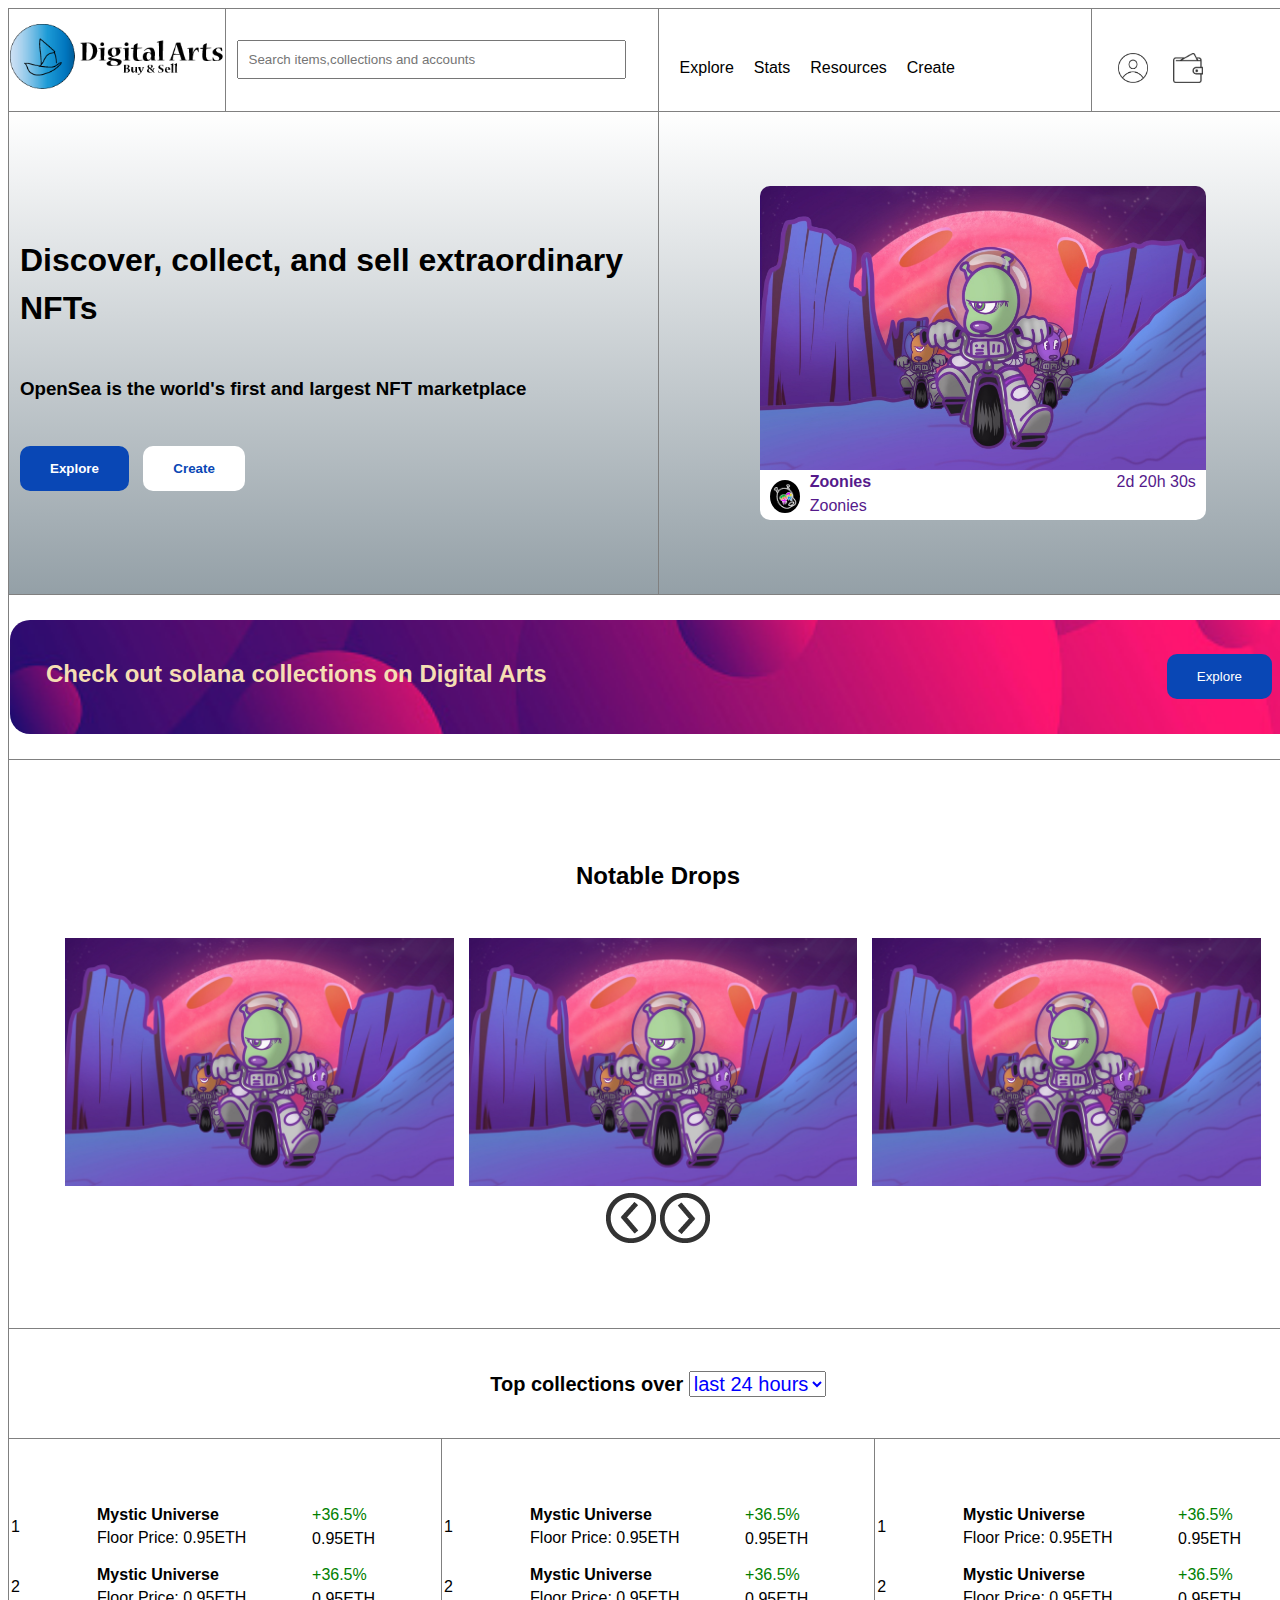
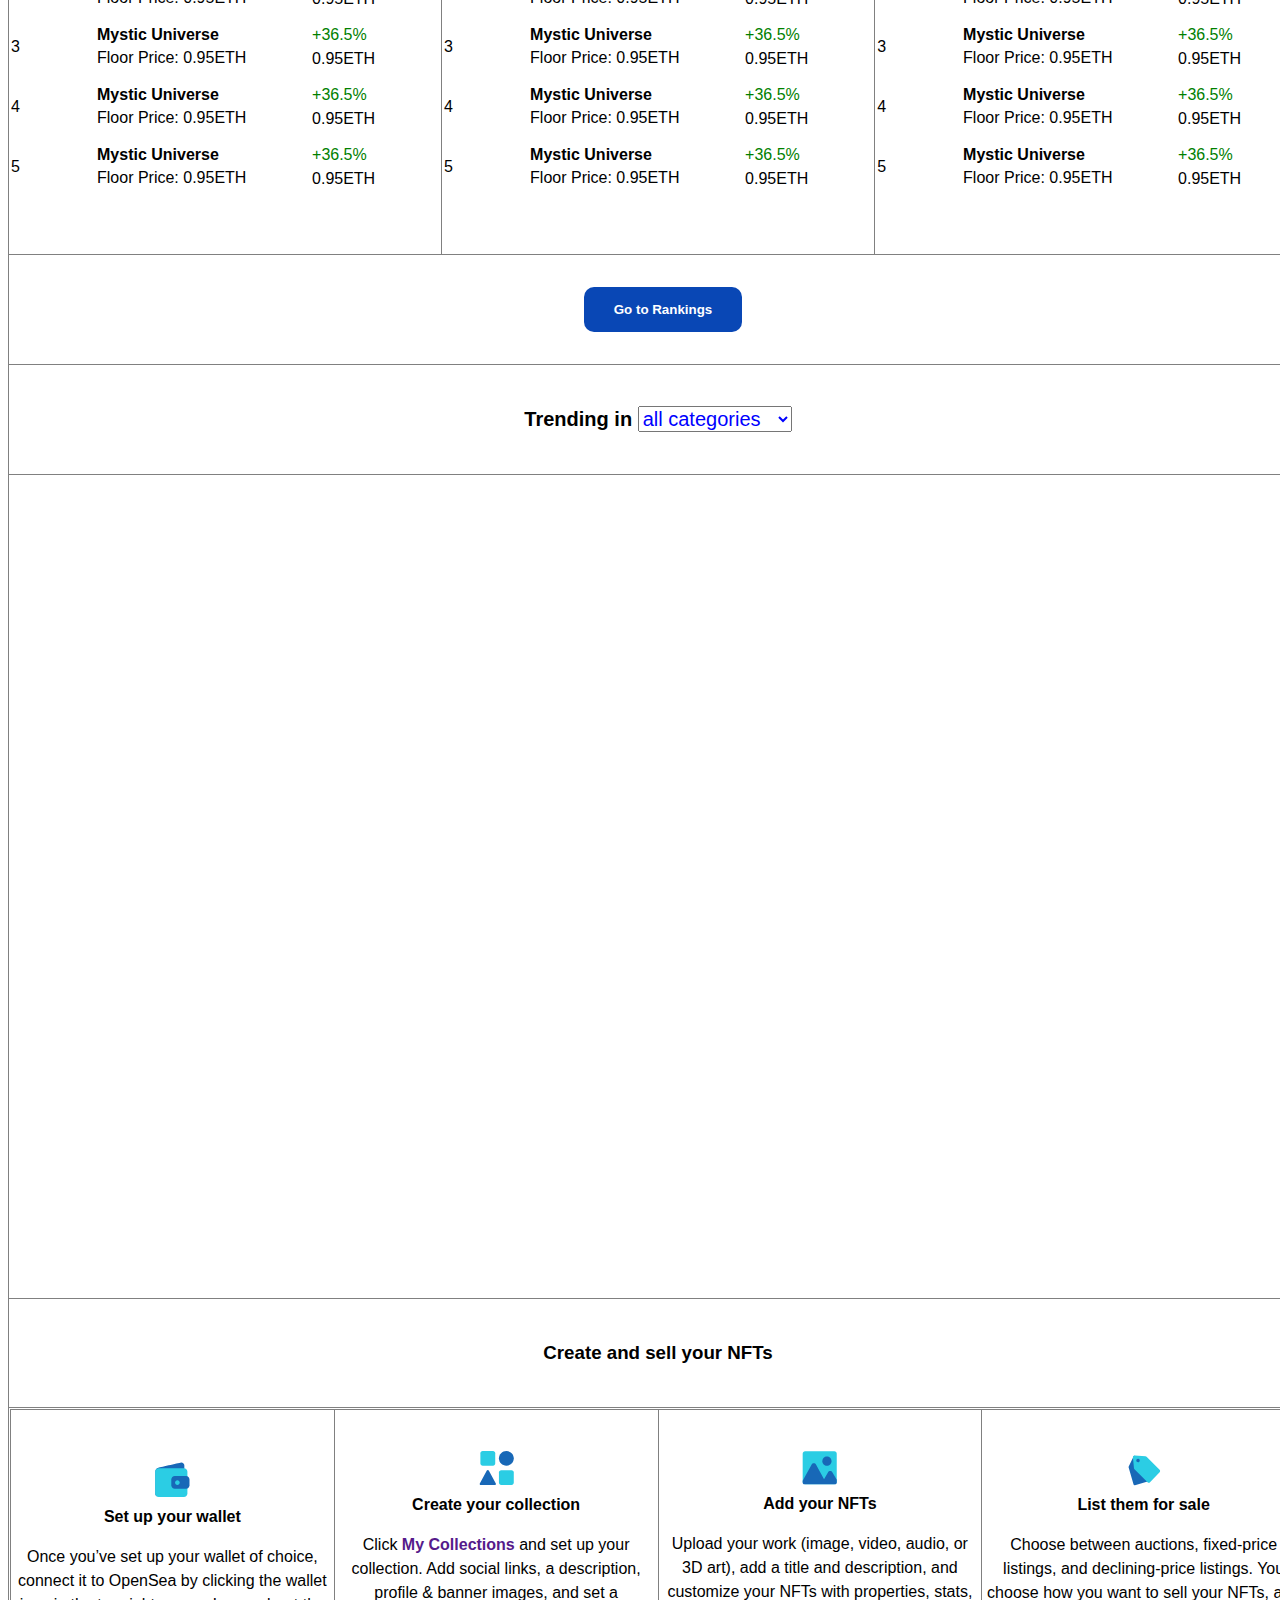
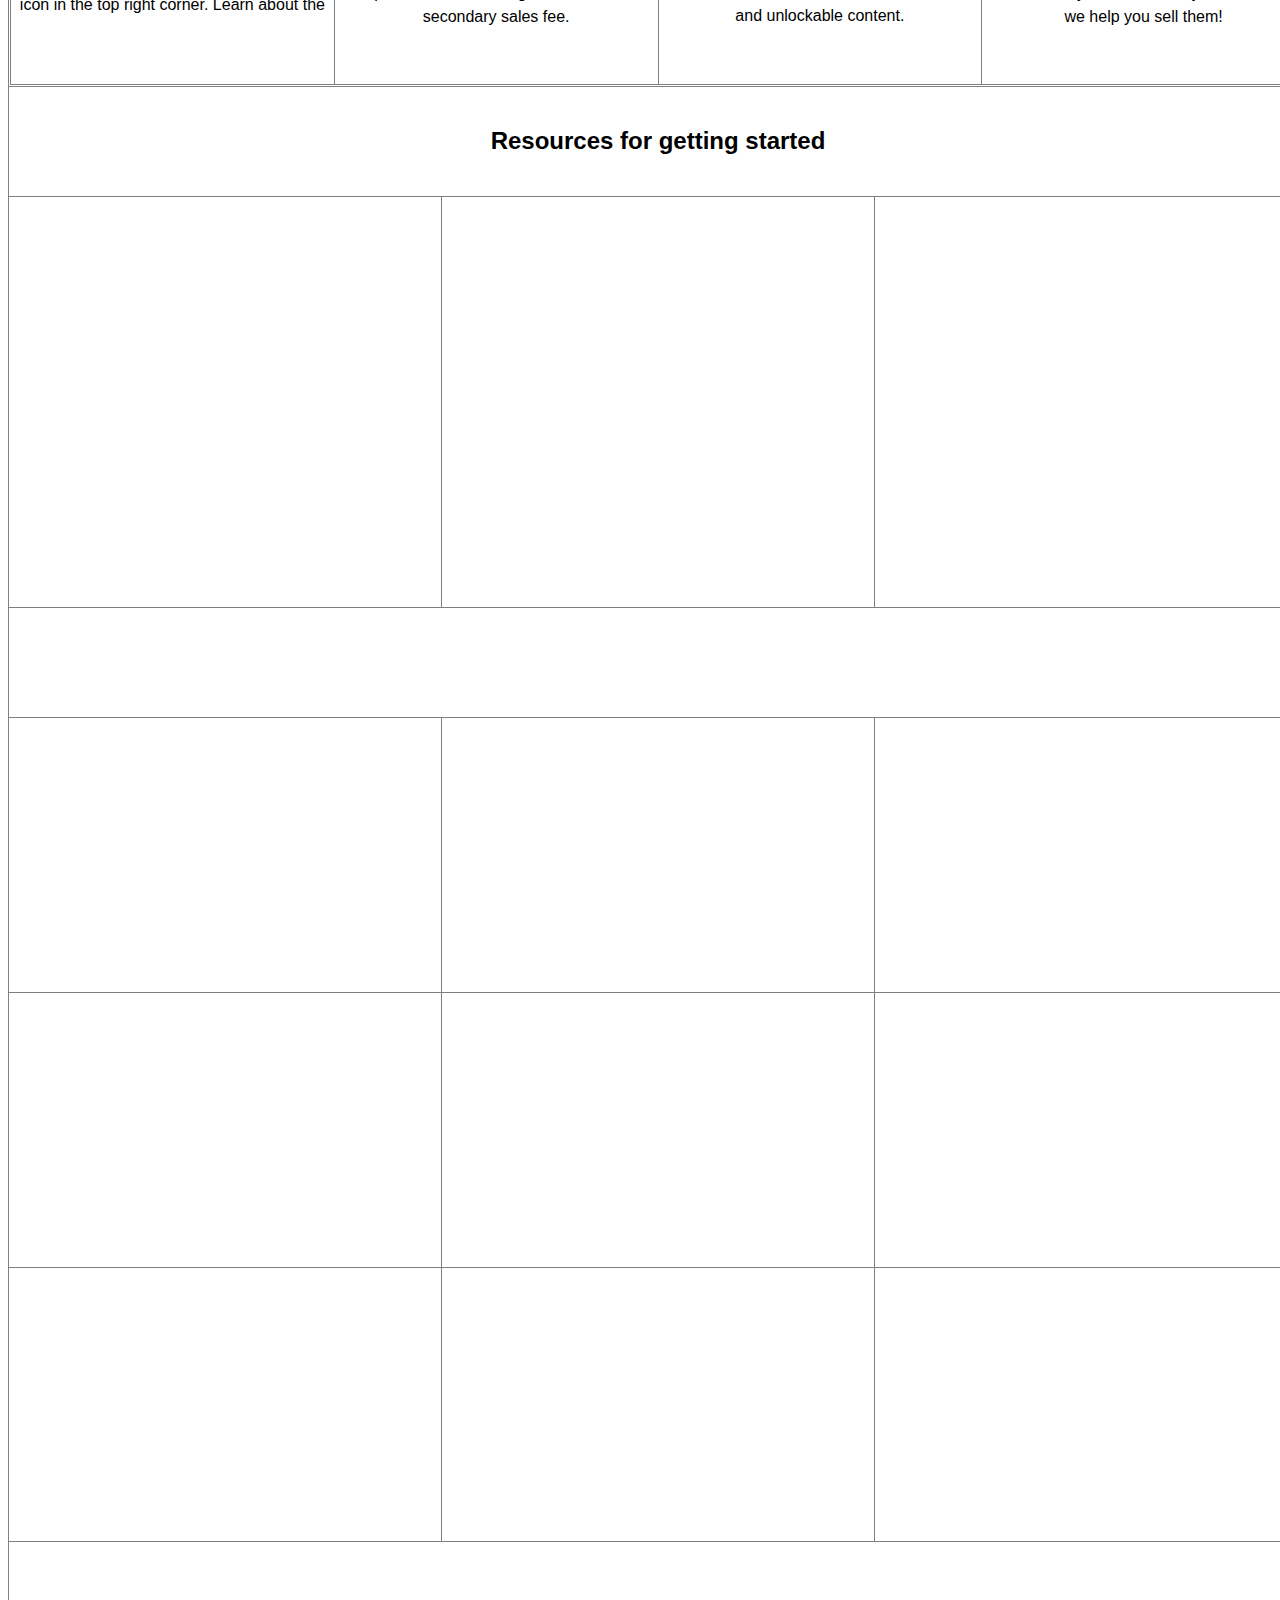
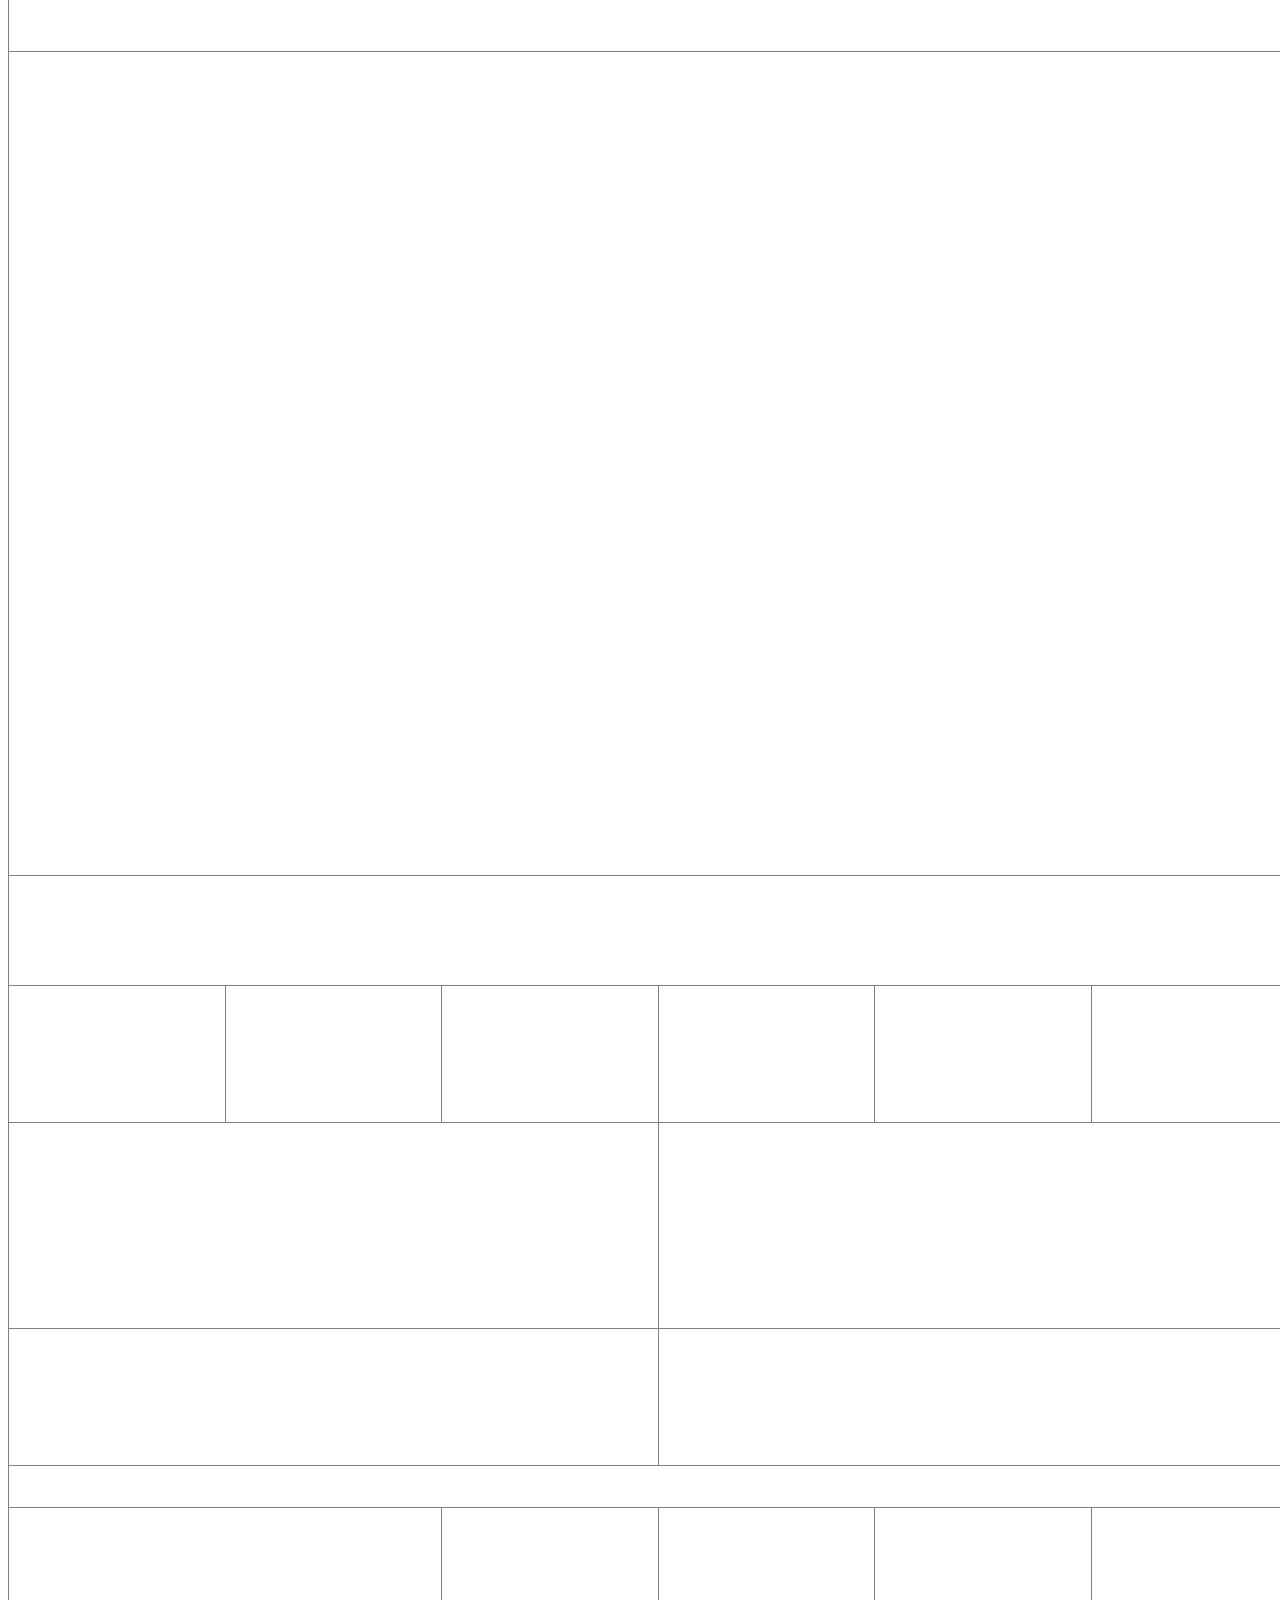
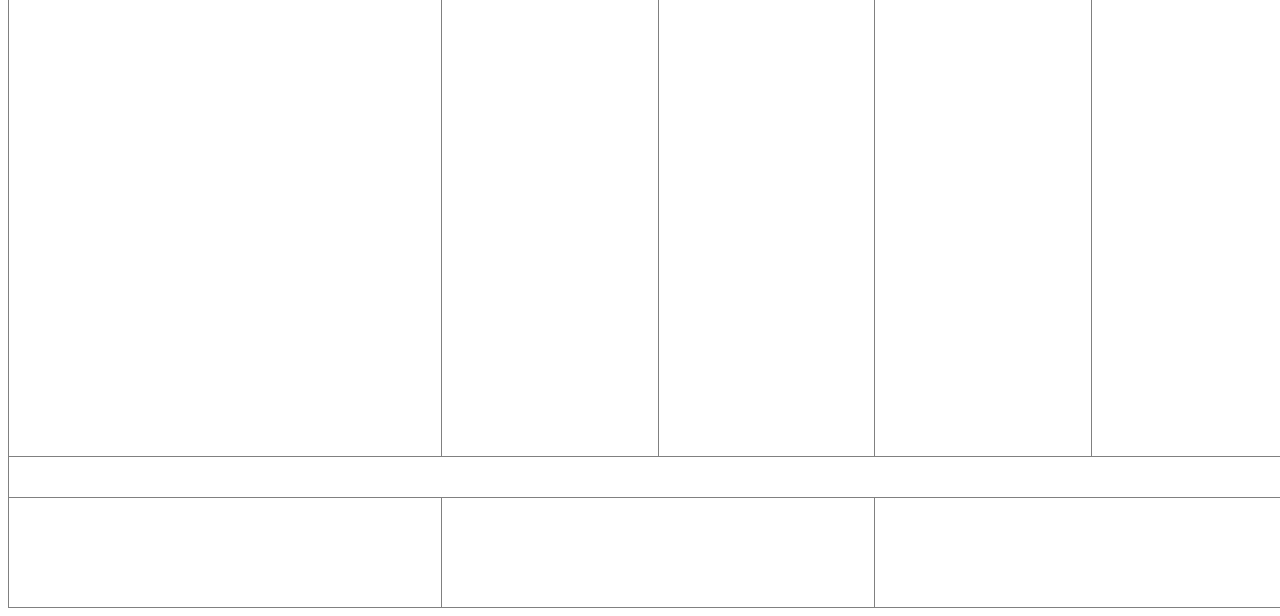
==== index.html @ 31a42737 "c" ====
<!DOCTYPE html>
<html lang="en">
  <head>
    <meta charset="UTF-8" />
    <meta http-equiv="X-UA-Compatible" content="IE=edge" />
    <meta name="viewport" content="width=device-width, initial-scale=1.0" />
    <title>Digital Arts Buy and Sell</title>
    <link rel="icon" href="includes/images/icon.png" />
    <link rel="stylesheet" href="includes/css/main.css" />
  </head>
  <body>
    <table border="1" width="1300px" height="7000px" align="center">
      <tr height="60px" width="100%">
        <td>
          <img
            src="includes/images/logo.png"
            alt="Website logo"
            height="auto"
            width="100%"
          />
        </td>
        <td colspan="2">
          <form action="" method="post">
            <input
              type="text"
              name="search1"
              class="search1"
              placeholder="Search items,collections and accounts"
            />
          </form>
        </td>
        <td colspan="2">
          <nav>
            <ul>
              <li class="li1">
                Explore
                <ul class="subul1" id="subul1">
                  <li>
                    <a href=""
                      ><img src="includes/images/icon.png" alt="" /> All NFTs</a
                    >
                  </li>
                  <li>
                    <a href=""
                      ><img src="includes/images/icon.png" alt="" /> Solana
                      NFTs</a
                    >
                  </li>
                  <li>
                    <a href=""
                      ><img src="includes/images/icon.png" alt="" /> Arts</a
                    >
                  </li>
                  <li>
                    <a href=""
                      ><img src="includes/images/icon.png" alt="" />
                      Collectibles</a
                    >
                  </li>
                  <li>
                    <a href=""
                      ><img src="includes/images/icon.png" alt="" /> Domain
                      Names</a
                    >
                  </li>
                </ul>
              </li>

              <li class="li1">
                Stats
                <ul class="subul1" id="subul1">
                  <li><a href=""> Rankings</a></li>
                  <li><a href=""> Activity</a></li>
                </ul>
              </li>

              <li class="li1">
                Resources
                <ul class="subul1" id="subul1">
                  <li><a href=""> Help Center</a></li>
                  <li><a href=""> Platform Status</a></li>
                  <li><a href=""> Partners</a></li>
                  <li><a href=""> Gas-Free Marketplace</a></li>
                  <li><a href=""> Taxes</a></li>
                  <li><a href=""> Blog</a></li>
                  <li><a href=""> Docs</a></li>
                  <li><a href=""> Newsletter</a></li>
                </ul>
              </li>

              <li class="li1">Create</li>
            </ul>
          </nav>
        </td>
        <td class="pro">
          <nav>
            <ul>
              <li class="li1 li2">
                <img class="proimg" src="includes/images/profile.png" alt="" />
                <ul class="subul1 subul2" id="subul1">
                  <li>
                    <a href=""
                      ><img src="includes/images/icon.png" alt="" /> Profile</a
                    >
                  </li>
                  <li>
                    <a href=""
                      ><img src="includes/images/icon.png" alt="" />
                      Favourites</a
                    >
                  </li>
                  <li>
                    <a href=""
                      ><img src="includes/images/icon.png" alt="" />
                      Watchlist</a
                    >
                  </li>
                  <li>
                    <a href=""
                      ><img src="includes/images/icon.png" alt="" /> My
                      Collections</a
                    >
                  </li>
                  <li>
                    <a href=""
                      ><img src="includes/images/icon.png" alt="" /> Settings</a
                    >
                  </li>
                  <li>
                    Night Mode
                    <label class="switch">
                      <input type="checkbox" checked />
                      <span class="slider round"></span>
                    </label>
                  </li>
                </ul>
              </li>

              <li class="li1 li2">
                <img class="proimg" src="includes/images/wallet.png" alt="" />
                <ul class="subul1 subul2" id="subul1">
                  <li><a href=""> WalletConnect</a></li>
                  <li><a href=""> MetaMask</a></li>
                  <li><a href=""> Coinbase Wallet</a></li>
                  <li><a href=""> Phantom</a></li>
                </ul>
              </li>
            </ul>
          </nav>

          <!--a href="" class="li1">
            <img src="includes/images/profile.png" alt="" />

            <ul class="subul1" id="subul1">
              <li><a href=""> Hello</a></li>
              <li><a href=""> Hello</a></li>
              <li><a href=""> Hello</a></li>
              <li><a href=""> Hello</a></li>
              <li><a href=""> Hello</a></li>
            </ul>
          </a>

          <img src="includes/images/wallet.png" alt="" /> -->
        </td>
      </tr>
      <tr height="352px" class="tr1">
        <td colspan="3">
          <h1 style="margin-bottom: 0px; padding-left: 10px">
            Discover, collect, and sell extraordinary NFTs
          </h1>
          <br />
          <h3 style="padding-left: 10px">
            OpenSea is the world's first and largest NFT marketplace
          </h3>
          <br />
          <a href=""
            ><button class="btn1"><b>Explore</b></button></a
          >
          <a href=""
            ><button class="btn1 btn2"><b>Create</b></button></a
          ><br />
        </td>
        <td colspan="3">
          <div id="card1">
            <a href="">
              <img src="includes/images/zombie.jpg" alt="" />
              <div class="card1div">
                <img
                  src="includes/images/pic.png"
                  style="
                    width: 30px;
                    border-radius: 50%;
                    padding: 10px;
                    float: left;
                  "
                  alt=""
                />
                <div style="width: 60%; float: left">
                  <b>Zoonies</b>
                  <br />
                  Zoonies
                </div>
                <div style="width: 20%; float: right">2d 20h 30s</div>
              </div>
            </a>
          </div>
        </td>
      </tr>
      <tr height="120px">
        <td colspan="6">
          <div id="banner">
            <h2>
              <b>Check out solana collections on Digital Arts</b>
            </h2>
            <button
              class="btn1"
              style="float: right; margin-top: 34px; margin-right: 34px"
            >
              Explore
            </button>
          </div>
        </td>
      </tr>
      <tr height="400px">
        <td colspan="6" style="text-align: center">
          <h2>Notable Drops</h2>
          <br />

          <div id="slider">
            <img src="includes/images/zombie.jpg" alt="" />
            <img src="includes/images/zombie.jpg" alt="" />
            <img src="includes/images/zombie.jpg" alt="" />
          </div>
          <img src="includes/images/left.png" alt="" />
          <img src="includes/images/right.png" alt="" />
        </td>
      </tr>
      <tr height="80px">
        <td colspan="6" style="text-align: center; font-size: 20px">
          <form action="" method="get">
            <b>Top collections over</b>
            <select name="days" id="" style="color: blue; font-size: 20px">
              <option value="">last 24 hours</option>
              <option value="">last 7 days</option>
              <option value="">last 30 days</option>
            </select>
          </form>
        </td>
      </tr>
      <tr height="300px">
        <td colspan="2">
          <table class="tb3" style="width: 100%; table-layout: fixed">
            <col style="width: 5%" />
            <col style="width: 15%" />
            <col style="width: 50%" />
            <col style="width: 30%" />
            <tr style="height: 60px">
              <td>1</td>
              <td>
                <img
                  style="width: 100%; border-radius: 30px"
                  src="includes/images/pro.gif"
                  alt=""
                />
              </td>
              <td>
                <p
                  style="
                    width: 100%;
                    height: 23px;
                    overflow: hidden;
                    white-space: nowrap; /* Don't forget this one */
                    text-overflow: ellipsis;
                    margin: 0px;
                  "
                >
                  <b>Mystic Universe</b>
                </p>

                <span>Floor Price: 0.95ETH</span>
              </td>
              <td>
                <span style="color: green">+36.5%</span><br />
                <span>0.95ETH</span>
              </td>
            </tr>

            <tr style="height: 60px">
              <td>2</td>
              <td>
                <img
                  style="width: 100%; border-radius: 30px"
                  src="includes/images/pro.gif"
                  alt=""
                />
              </td>
              <td>
                <p
                  style="
                    width: 100%;
                    height: 23px;
                    overflow: hidden;
                    white-space: nowrap; /* Don't forget this one */
                    text-overflow: ellipsis;
                    margin: 0px;
                  "
                >
                  <b>Mystic Universe</b>
                </p>

                <span>Floor Price: 0.95ETH</span>
              </td>
              <td>
                <span style="color: green">+36.5%</span><br />
                <span>0.95ETH</span>
              </td>
            </tr>
            <tr style="height: 60px">
              <td>3</td>
              <td>
                <img
                  style="width: 100%; border-radius: 30px"
                  src="includes/images/pro.gif"
                  alt=""
                />
              </td>
              <td>
                <p
                  style="
                    width: 100%;
                    height: 23px;
                    overflow: hidden;
                    white-space: nowrap; /* Don't forget this one */
                    text-overflow: ellipsis;
                    margin: 0px;
                  "
                >
                  <b>Mystic Universe</b>
                </p>

                <span>Floor Price: 0.95ETH</span>
              </td>
              <td>
                <span style="color: green">+36.5%</span><br />
                <span>0.95ETH</span>
              </td>
            </tr>
            <tr style="height: 60px">
              <td>4</td>
              <td>
                <img
                  style="width: 100%; border-radius: 30px"
                  src="includes/images/pro.gif"
                  alt=""
                />
              </td>
              <td>
                <p
                  style="
                    width: 100%;
                    height: 23px;
                    overflow: hidden;
                    white-space: nowrap; /* Don't forget this one */
                    text-overflow: ellipsis;
                    margin: 0px;
                  "
                >
                  <b>Mystic Universe</b>
                </p>

                <span>Floor Price: 0.95ETH</span>
              </td>
              <td>
                <span style="color: green">+36.5%</span><br />
                <span>0.95ETH</span>
              </td>
            </tr>
            <tr style="height: 60px">
              <td>5</td>
              <td>
                <img
                  style="width: 100%; border-radius: 30px"
                  src="includes/images/pro.gif"
                  alt=""
                />
              </td>
              <td>
                <p
                  style="
                    width: 100%;
                    height: 23px;
                    overflow: hidden;
                    white-space: nowrap; /* Don't forget this one */
                    text-overflow: ellipsis;
                    margin: 0px;
                  "
                >
                  <b>Mystic Universe</b>
                </p>

                <span>Floor Price: 0.95ETH</span>
              </td>
              <td>
                <span style="color: green">+36.5%</span><br />
                <span>0.95ETH</span>
              </td>
            </tr>
          </table>
        </td>
        <td colspan="2">
          <table class="tb3" style="width: 100%; table-layout: fixed">
            <col style="width: 5%" />
            <col style="width: 15%" />
            <col style="width: 50%" />
            <col style="width: 30%" />
            <tr style="height: 60px">
              <td>1</td>
              <td>
                <img
                  style="width: 100%; border-radius: 30px"
                  src="includes/images/pro.gif"
                  alt=""
                />
              </td>
              <td>
                <p
                  style="
                    width: 100%;
                    height: 23px;
                    overflow: hidden;
                    white-space: nowrap; /* Don't forget this one */
                    text-overflow: ellipsis;
                    margin: 0px;
                  "
                >
                  <b>Mystic Universe</b>
                </p>

                <span>Floor Price: 0.95ETH</span>
              </td>
              <td>
                <span style="color: green">+36.5%</span><br />
                <span>0.95ETH</span>
              </td>
            </tr>

            <tr style="height: 60px">
              <td>2</td>
              <td>
                <img
                  style="width: 100%; border-radius: 30px"
                  src="includes/images/pro.gif"
                  alt=""
                />
              </td>
              <td>
                <p
                  style="
                    width: 100%;
                    height: 23px;
                    overflow: hidden;
                    white-space: nowrap; /* Don't forget this one */
                    text-overflow: ellipsis;
                    margin: 0px;
                  "
                >
                  <b>Mystic Universe</b>
                </p>

                <span>Floor Price: 0.95ETH</span>
              </td>
              <td>
                <span style="color: green">+36.5%</span><br />
                <span>0.95ETH</span>
              </td>
            </tr>
            <tr style="height: 60px">
              <td>3</td>
              <td>
                <img
                  style="width: 100%; border-radius: 30px"
                  src="includes/images/pro.gif"
                  alt=""
                />
              </td>
              <td>
                <p
                  style="
                    width: 100%;
                    height: 23px;
                    overflow: hidden;
                    white-space: nowrap; /* Don't forget this one */
                    text-overflow: ellipsis;
                    margin: 0px;
                  "
                >
                  <b>Mystic Universe</b>
                </p>

                <span>Floor Price: 0.95ETH</span>
              </td>
              <td>
                <span style="color: green">+36.5%</span><br />
                <span>0.95ETH</span>
              </td>
            </tr>
            <tr style="height: 60px">
              <td>4</td>
              <td>
                <img
                  style="width: 100%; border-radius: 30px"
                  src="includes/images/pro.gif"
                  alt=""
                />
              </td>
              <td>
                <p
                  style="
                    width: 100%;
                    height: 23px;
                    overflow: hidden;
                    white-space: nowrap; /* Don't forget this one */
                    text-overflow: ellipsis;
                    margin: 0px;
                  "
                >
                  <b>Mystic Universe</b>
                </p>

                <span>Floor Price: 0.95ETH</span>
              </td>
              <td>
                <span style="color: green">+36.5%</span><br />
                <span>0.95ETH</span>
              </td>
            </tr>
            <tr style="height: 60px">
              <td>5</td>
              <td>
                <img
                  style="width: 100%; border-radius: 30px"
                  src="includes/images/pro.gif"
                  alt=""
                />
              </td>
              <td>
                <p
                  style="
                    width: 100%;
                    height: 23px;
                    overflow: hidden;
                    white-space: nowrap; /* Don't forget this one */
                    text-overflow: ellipsis;
                    margin: 0px;
                  "
                >
                  <b>Mystic Universe</b>
                </p>

                <span>Floor Price: 0.95ETH</span>
              </td>
              <td>
                <span style="color: green">+36.5%</span><br />
                <span>0.95ETH</span>
              </td>
            </tr>
          </table>
        </td>
        <td colspan="2">
          <table class="tb3" style="width: 100%; table-layout: fixed">
            <col style="width: 5%" />
            <col style="width: 15%" />
            <col style="width: 50%" />
            <col style="width: 30%" />
            <tr style="height: 60px">
              <td>1</td>
              <td>
                <img
                  style="width: 100%; border-radius: 30px"
                  src="includes/images/pro.gif"
                  alt=""
                />
              </td>
              <td>
                <p
                  style="
                    width: 100%;
                    height: 23px;
                    overflow: hidden;
                    white-space: nowrap; /* Don't forget this one */
                    text-overflow: ellipsis;
                    margin: 0px;
                  "
                >
                  <b>Mystic Universe</b>
                </p>

                <span>Floor Price: 0.95ETH</span>
              </td>
              <td>
                <span style="color: green">+36.5%</span><br />
                <span>0.95ETH</span>
              </td>
            </tr>

            <tr style="height: 60px">
              <td>2</td>
              <td>
                <img
                  style="width: 100%; border-radius: 30px"
                  src="includes/images/pro.gif"
                  alt=""
                />
              </td>
              <td>
                <p
                  style="
                    width: 100%;
                    height: 23px;
                    overflow: hidden;
                    white-space: nowrap; /* Don't forget this one */
                    text-overflow: ellipsis;
                    margin: 0px;
                  "
                >
                  <b>Mystic Universe</b>
                </p>

                <span>Floor Price: 0.95ETH</span>
              </td>
              <td>
                <span style="color: green">+36.5%</span><br />
                <span>0.95ETH</span>
              </td>
            </tr>
            <tr style="height: 60px">
              <td>3</td>
              <td>
                <img
                  style="width: 100%; border-radius: 30px"
                  src="includes/images/pro.gif"
                  alt=""
                />
              </td>
              <td>
                <p
                  style="
                    width: 100%;
                    height: 23px;
                    overflow: hidden;
                    white-space: nowrap; /* Don't forget this one */
                    text-overflow: ellipsis;
                    margin: 0px;
                  "
                >
                  <b>Mystic Universe</b>
                </p>

                <span>Floor Price: 0.95ETH</span>
              </td>
              <td>
                <span style="color: green">+36.5%</span><br />
                <span>0.95ETH</span>
              </td>
            </tr>
            <tr style="height: 60px">
              <td>4</td>
              <td>
                <img
                  style="width: 100%; border-radius: 30px"
                  src="includes/images/pro.gif"
                  alt=""
                />
              </td>
              <td>
                <p
                  style="
                    width: 100%;
                    height: 23px;
                    overflow: hidden;
                    white-space: nowrap; /* Don't forget this one */
                    text-overflow: ellipsis;
                    margin: 0px;
                  "
                >
                  <b>Mystic Universe</b>
                </p>

                <span>Floor Price: 0.95ETH</span>
              </td>
              <td>
                <span style="color: green">+36.5%</span><br />
                <span>0.95ETH</span>
              </td>
            </tr>
            <tr style="height: 60px">
              <td>5</td>
              <td>
                <img
                  style="width: 100%; border-radius: 30px"
                  src="includes/images/pro.gif"
                  alt=""
                />
              </td>
              <td>
                <p
                  style="
                    width: 100%;
                    height: 23px;
                    overflow: hidden;
                    white-space: nowrap; /* Don't forget this one */
                    text-overflow: ellipsis;
                    margin: 0px;
                  "
                >
                  <b>Mystic Universe</b>
                </p>

                <span>Floor Price: 0.95ETH</span>
              </td>
              <td>
                <span style="color: green">+36.5%</span><br />
                <span>0.95ETH</span>
              </td>
            </tr>
          </table>
        </td>
      </tr>
      <tr height="80px">
        <td colspan="6" style="text-align: center; font-size: 20px">
          <button class="btn1"><b>Go to Rankings</b></button>
        </td>
      </tr>
      <tr height="80px">
        <td colspan="6" style="text-align: center; font-size: 20px">
          <form action="" method="get">
            <b>Trending in</b>
            <select name="days" id="" style="color: blue; font-size: 20px">
              <option value="">all categories</option>
              <option value="">solana NFTs</option>
              <option value="">art</option>
              <option value="">collectibles</option>
              <option value="">domain names</option>
              <option value="">music</option>
              <option value="">photography</option>
              <option value="">sports</option>
              <option value="">trading cards</option>
              <option value="">utility</option>
              <option value="">virtual worlds</option>
            </select>
          </form>
        </td>
      </tr>

      <tr height="600px">
        <td colspan="6"></td>
      </tr>
      <tr height="80px">
        <td colspan="6" style="text-align: center">
          <h3><b>Create and sell your NFTs</b></h3>
        </td>
      </tr>

      <tr height="200px">
        <td colspan="6">
          <table
            width="100%"
            height="100%"
            style="text-align: center"
            border="1"
          >
            <col width="25%" />
            <col width="25%" />
            <col width="25%" />
            <col width="25%" />
            <tr>
              <td>
                <img
                  src="includes/images/wallet.svg"
                  style="width: 35px"
                  alt=""
                /><br />
                <b>Set up your wallet</b><br />
                <p>
                  Once you’ve set up your wallet of choice, connect it to
                  OpenSea by clicking the wallet icon in the top right corner.
                  Learn about the
                </p>
              </td>
              <td>
                <img
                  src="includes/images/collection.svg"
                  style="width: 35px"
                  alt=""
                /><br />
                <b>Create your collection</b><br />
                <p>
                  Click
                  <a href="" style="text-decoration: none"
                    ><b>My Collections</b></a
                  >
                  and set up your collection. Add social links, a description,
                  profile & banner images, and set a secondary sales fee.
                </p>
              </td>
              <td>
                <img
                  src="includes/images/nft.svg"
                  style="width: 35px"
                  alt=""
                /><br />
                <b>Add your NFTs</b><br />
                <p>
                  Upload your work (image, video, audio, or 3D art), add a title
                  and description, and customize your NFTs with properties,
                  stats, and unlockable content.
                </p>
              </td>
              <td>
                <img
                  src="includes/images/sale.svg"
                  style="width: 35px"
                  alt=""
                /><br />
                <b>List them for sale</b><br />
                <p>
                  Choose between auctions, fixed-price listings, and
                  declining-price listings. You choose how you want to sell your
                  NFTs, and we help you sell them!
                </p>
              </td>
            </tr>
          </table>
        </td>
      </tr>
      <tr height="80px">
        <td colspan="6" style="text-align: center">
          <h2>Resources for getting started</h2>
        </td>
      </tr>
      <tr height="300px">
        <td colspan="2"></td>
        <td colspan="2"></td>
        <td colspan="2"></td>
      </tr>
      <tr height="80px">
        <td colspan="6"></td>
      </tr>
      <tr height="200px">
        <td colspan="2"></td>
        <td colspan="2"></td>
        <td colspan="2"></td>
      </tr>
      <tr height="200px">
        <td colspan="2"></td>
        <td colspan="2"></td>
        <td colspan="2"></td>
      </tr>
      <tr height="200px">
        <td colspan="2"></td>
        <td colspan="2"></td>
        <td colspan="2"></td>
      </tr>
      <tr height="80px">
        <td colspan="6"></td>
      </tr>
      <tr height="600px">
        <td colspan="6"></td>
      </tr>
      <tr height="80px">
        <td colspan="6"></td>
      </tr>
      <tr height="100px">
        <td width="16.67%"></td>
        <td width="16.67%"></td>
        <td width="16.67%"></td>
        <td width="16.67%"></td>
        <td width="16.67%"></td>
        <td width="16.67%"></td>
      </tr>
      <tr height="150px">
        <td colspan="3"></td>
        <td colspan="3"></td>
      </tr>
      <tr height="100px">
        <td colspan="3"></td>
        <td colspan="3"></td>
      </tr>
      <tr height="30px">
        <td colspan="6"></td>
      </tr>
      <tr height="400px">
        <td colspan="2"></td>
        <td></td>
        <td></td>
        <td></td>
        <td></td>
      </tr>
      <tr height="30px">
        <td colspan="6"></td>
      </tr>

      <tr height="80px">
        <td colspan="2"></td>
        <td colspan="2"></td>
        <td colspan="2"></td>
      </tr>
    </table>
  </body>
</html>
---- includes/css/main.css ----
td {
  font-family: sans-serif;
  line-height: 1.5;
}
.search1 {
  width: 85%;
  padding: 10px;
  margin: 0 10px;
}
ul {
  list-style: none;
  padding: 0;
}
.li1 {
  float: left;
  padding-left: 20px;
  cursor: pointer;
}
.subul1 {
  display: none;
  position: absolute;
  background-color: rgb(164, 176, 185);
  color: black;
}
ul li {
  padding: 0;
}
.li1:hover .subul1 {
  display: block;
}

#subul1 li {
  padding: 10px;
  border-bottom: 1px solid black;
}

#subul1 li:hover {
  background-color: blueviolet;
  color: white;
}

#subul1 li a {
  text-decoration: none;
  color: inherit;
  padding: 0px 42px 0px 0px;
}
.proimg {
  width: 30px;
  height: 30px;
  float: left;
  padding-left: 25px;
}
.li2 {
  padding-left: 0 !important;
}
.subul2 {
  margin-top: 31px;
}
.btn1 {
  padding: 15px 30px;
  margin-left: 10px;
  background: #0947b5;
  border: none;
  border-radius: 10px;
  color: white;
  cursor: pointer;
}
.btn2 {
  background: white;
  color: #0947b5;
}
.tr1 {
  background-image: linear-gradient(rgb(255, 255, 255), rgb(148, 160, 167));
}
#card1 {
  width: 69%;
  margin: 0 auto;
}
#card1 img {
  width: 100%;
  float: left;
  border-radius: 10px 10px 0px 0px;
}
.card1div {
  background: white;
  width: 100%;
  height: 50px;
  float: left;
  border-radius: 0px 0px 10px 10px;
}
#banner {
  width: 100%;
  height: 70%;
  background-image: url("../images/bannerback2.jpg");
  background-position: center;
  background-size: cover;
  border-radius: 20px;
}
#banner h2 {
  margin: 0;
  color: wheat;
  float: left;
  padding-top: 36px;
  padding-left: 36px;
}
#slider {
  width: 100%;
}
#slider img {
  width: 30%;
  margin-left: 10px;
}
.tb3 tr:hover {
  background: cyan;
  border-radius: 10px;
  box-shadow: 0px 0px 13px cyan;
  cursor: pointer;
}
.switch {
  position: relative;
  display: inline-block;
  width: 30px;
  height: 20px;
}

.switch input {
  opacity: 0;
  width: 0;
  height: 0;
}

.slider {
  position: absolute;
  cursor: pointer;
  top: 0;
  left: 0;
  right: 0;
  bottom: 0;
  background-color: #ccc;
  -webkit-transition: 0.4s;
  transition: 0.4s;
}

.slider:before {
  position: absolute;
  content: "";
  height: 12px;
  width: 12px;
  left: 4px;
  bottom: 4px;
  background-color: white;
  -webkit-transition: 0.4s;
  transition: 0.4s;
}

input:checked + .slider {
  background-color: #2196f3;
}

input:focus + .slider {
  box-shadow: 0 0 1px #2196f3;
}

input:checked + .slider:before {
  -webkit-transform: translateX(12px);
  -ms-transform: translateX(12px);
  transform: translateX(12px);
}

/* Rounded sliders */
.slider.round {
  border-radius: 34px;
}

.slider.round:before {
  border-radius: 50%;
}

table {
  border-collapse: collapse;
}
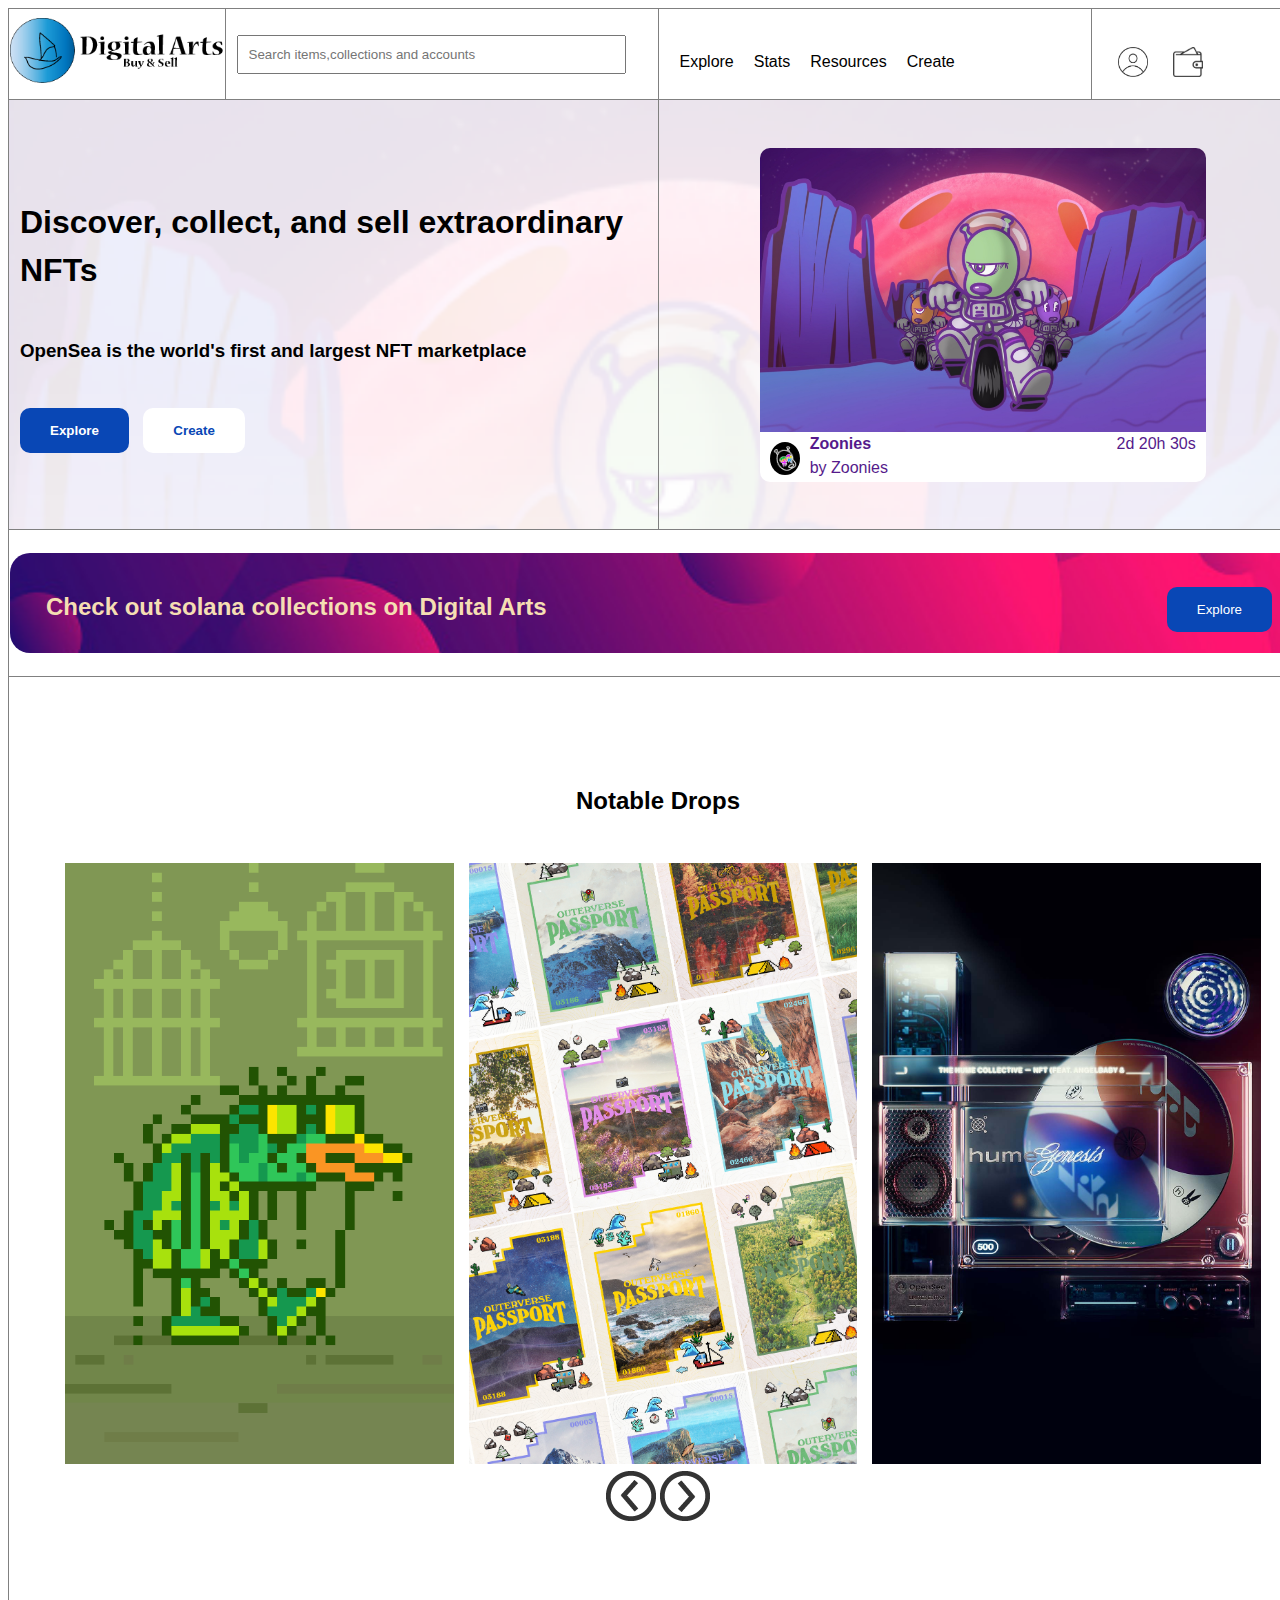
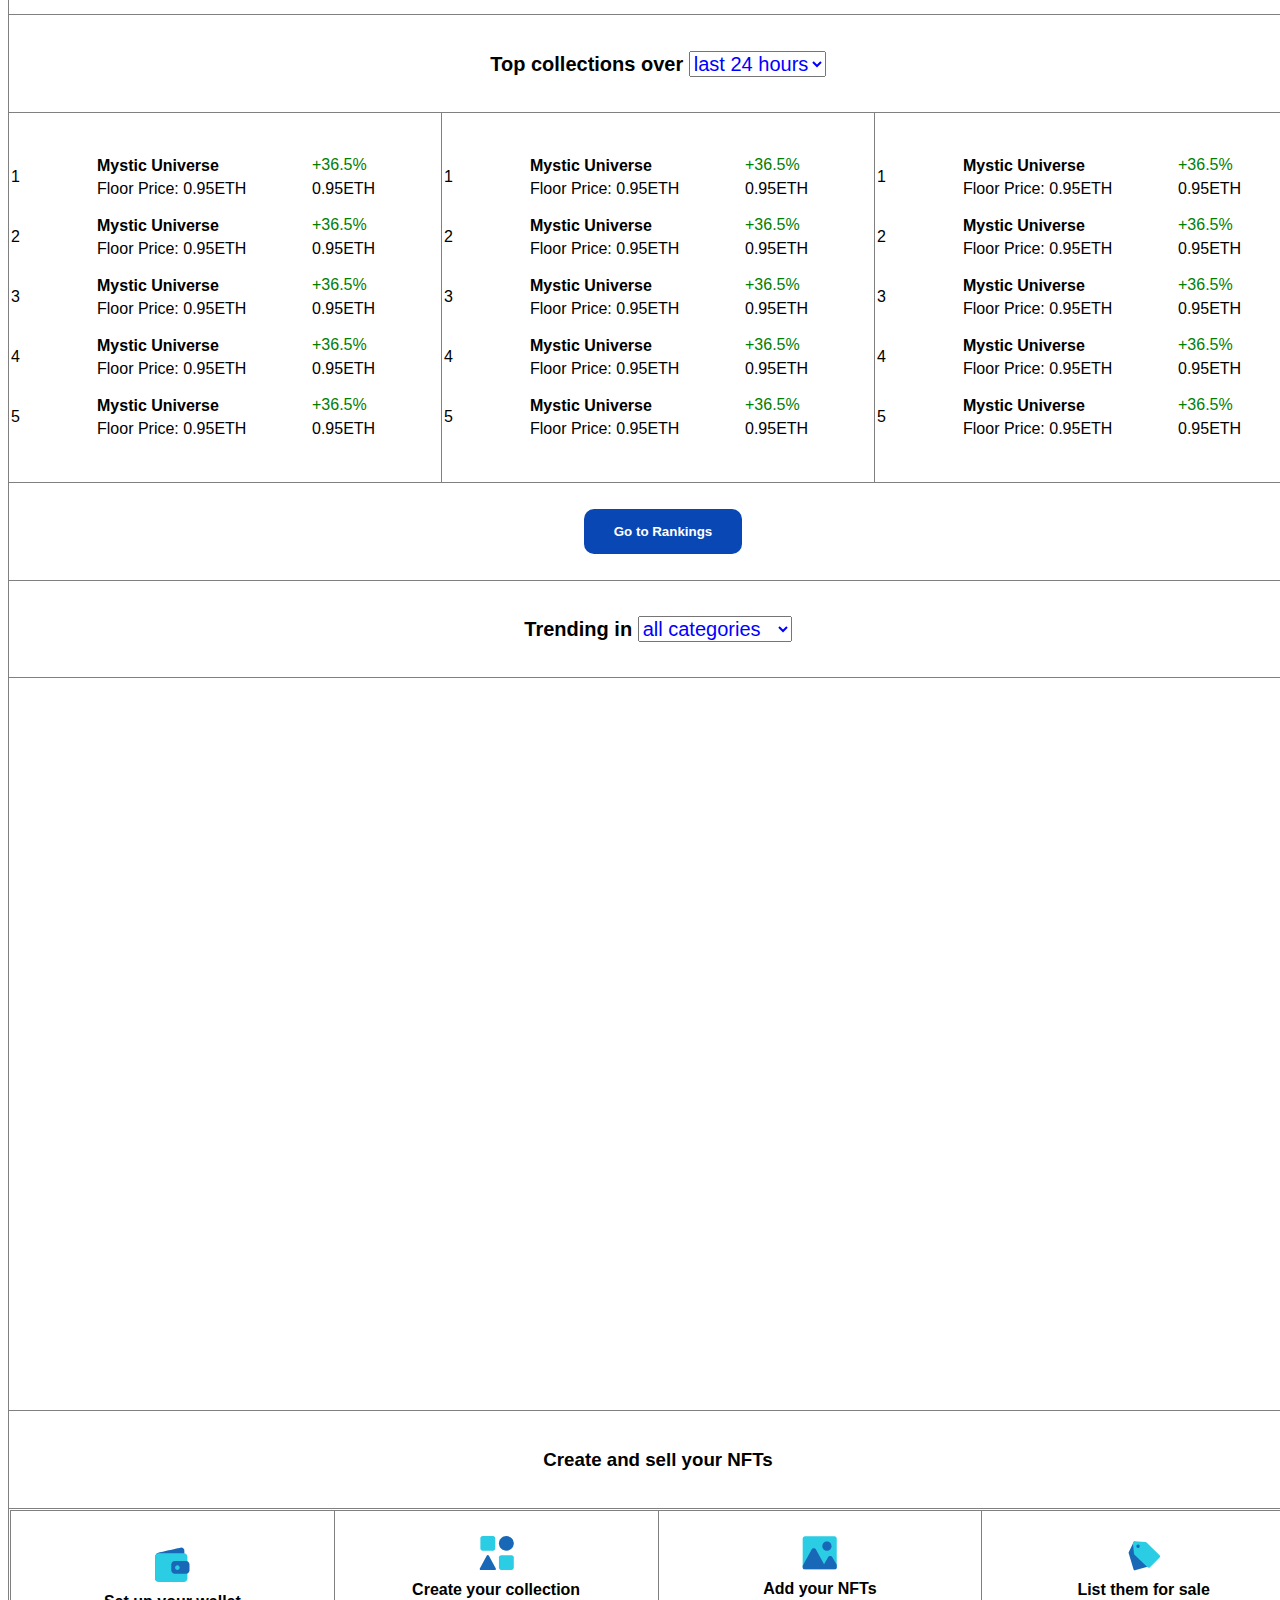
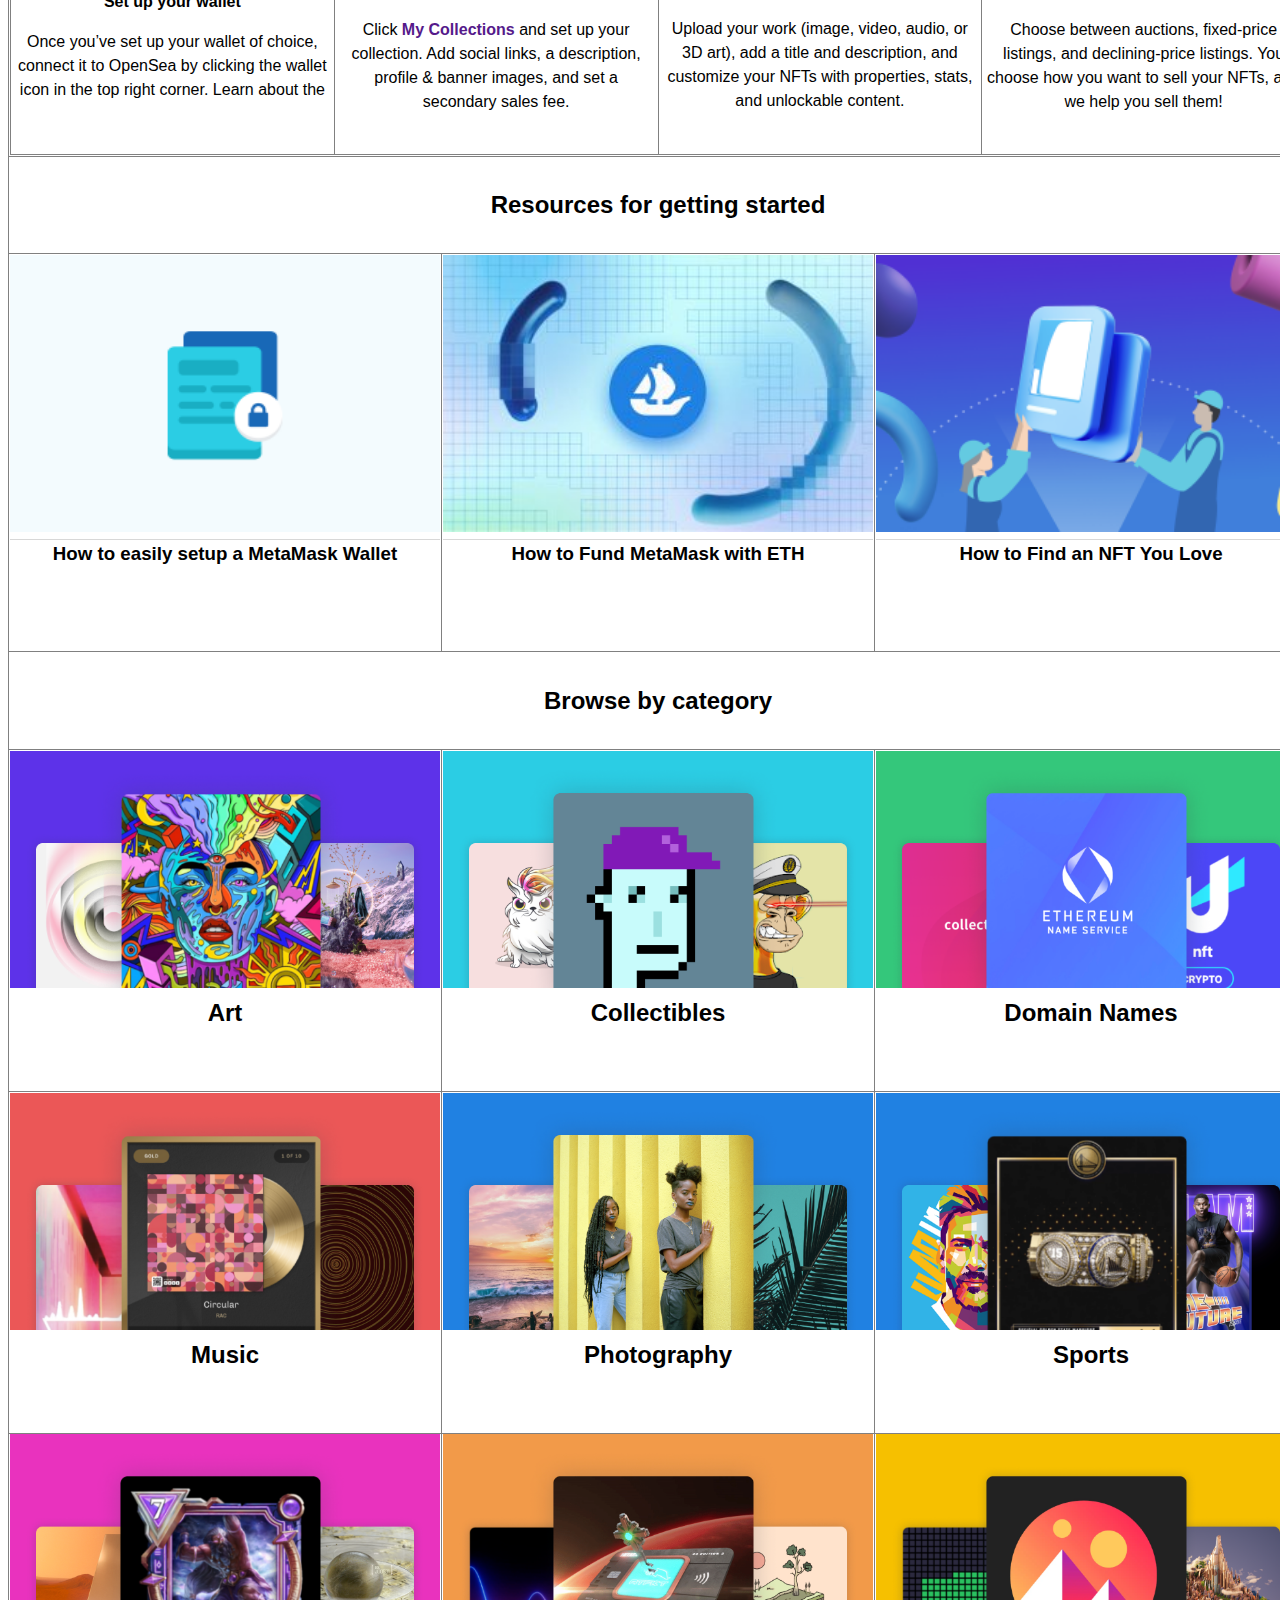
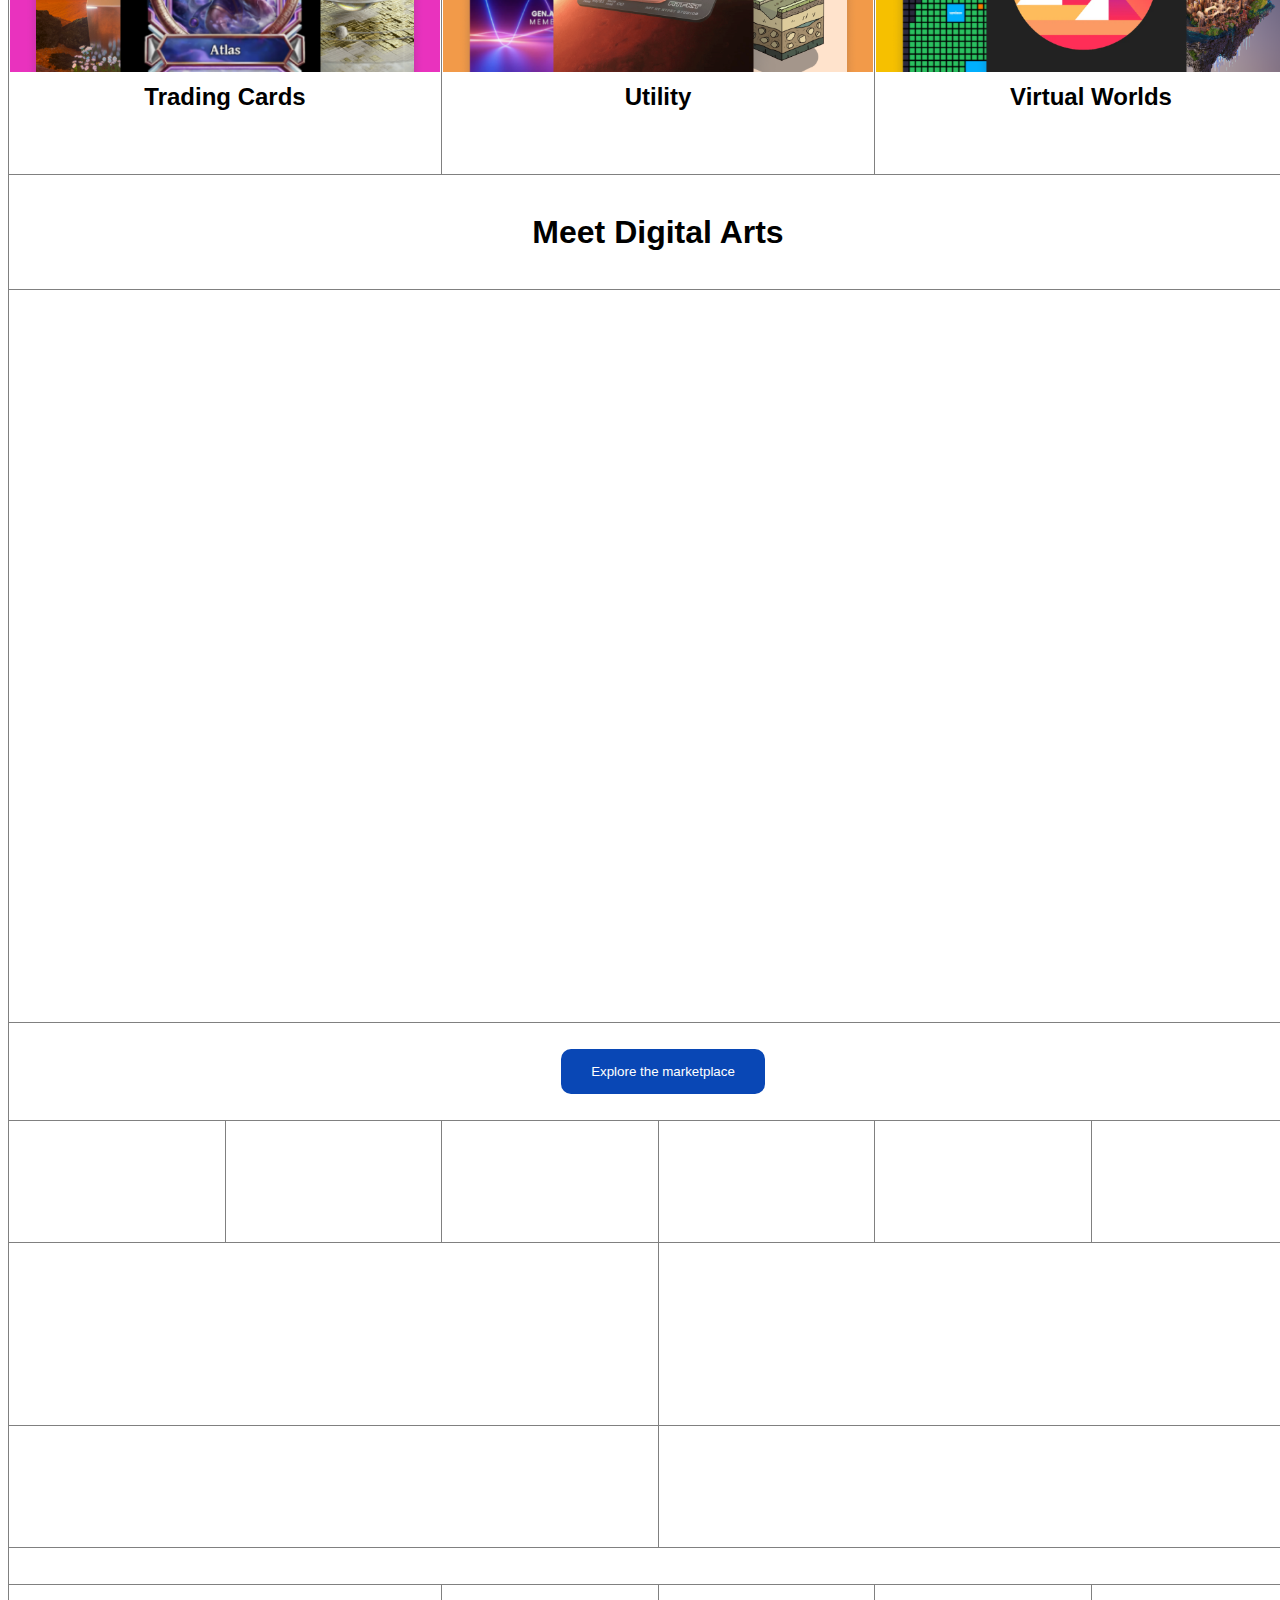
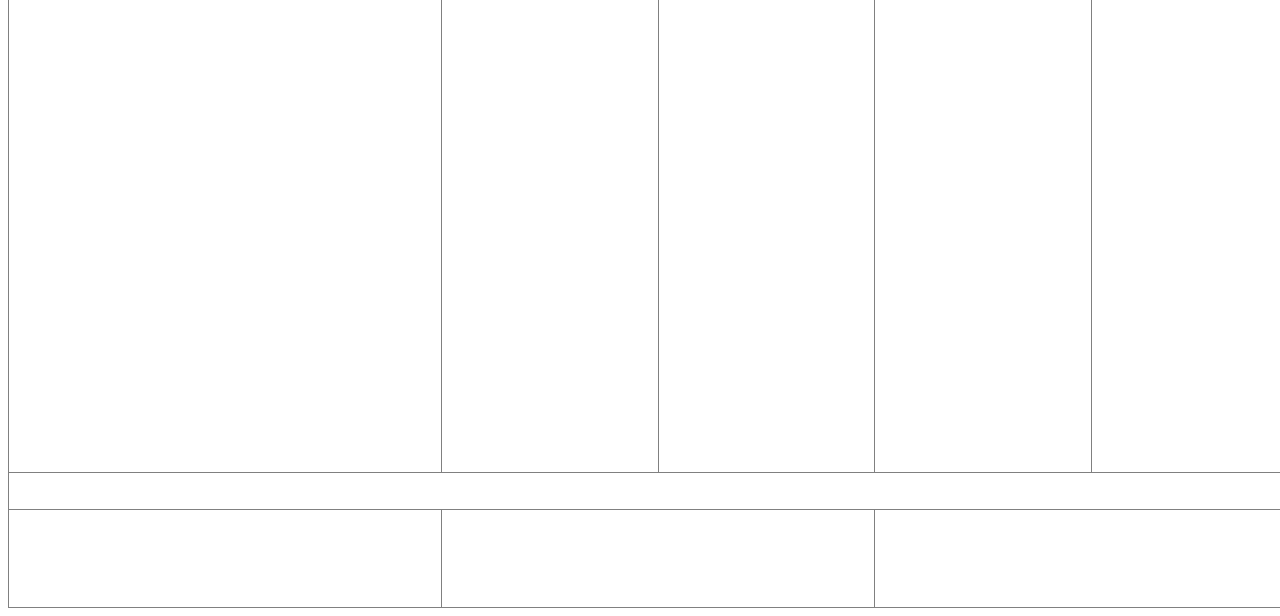
==== commit 96f8410e: "c" ====
--- a/index.html
+++ b/index.html
@@ -9,7 +9,19 @@
     <link rel="stylesheet" href="includes/css/main.css" />
   </head>
   <body>
-    <table border="1" width="1300px" height="7000px" align="center">
+    <table
+      border="1"
+      width="1300px"
+      height="7000px"
+      style="table-layout: fixed"
+      align="center"
+    >
+      <col width="16.67%" />
+      <col width="16.67%" />
+      <col width="16.67%" />
+      <col width="16.67%" />
+      <col width="16.67%" />
+      <col width="16.67%" />
       <tr height="60px" width="100%">
         <td>
           <img
@@ -198,7 +210,7 @@
                 <div style="width: 60%; float: left">
                   <b>Zoonies</b>
                   <br />
-                  Zoonies
+                  by Zoonies
                 </div>
                 <div style="width: 20%; float: right">2d 20h 30s</div>
               </div>
@@ -227,9 +239,9 @@
           <br />
 
           <div id="slider">
-            <img src="includes/images/zombie.jpg" alt="" />
-            <img src="includes/images/zombie.jpg" alt="" />
-            <img src="includes/images/zombie.jpg" alt="" />
+            <img src="includes/images/slideimg2.png" alt="" />
+            <img src="includes/images/slideimg1.jpg" alt="" />
+            <img src="includes/images/slideimg3.jpg" alt="" />
           </div>
           <img src="includes/images/left.png" alt="" />
           <img src="includes/images/right.png" alt="" />
@@ -838,37 +850,307 @@
           <h2>Resources for getting started</h2>
         </td>
       </tr>
-      <tr height="300px">
-        <td colspan="2"></td>
-        <td colspan="2"></td>
-        <td colspan="2"></td>
+      <tr height="250px">
+        <td colspan="2">
+          <a
+            href=""
+            style="
+              width: 100%;
+              height: 100%;
+              text-decoration: none;
+              color: black;
+            "
+            ><img
+              src="includes/images/img1.png"
+              alt=""
+              width="100%"
+              height="70%"
+            />
+
+            <h3
+              style="
+                width: 100%;
+                height: 28%;
+                margin: 0;
+                padding: 0;
+                text-align: center;
+                border-top: 1px solid rgb(216, 216, 216);
+              "
+            >
+              How to easily setup a MetaMask Wallet
+            </h3>
+          </a>
+        </td>
+        <td colspan="2">
+          <a
+            href=""
+            style="
+              width: 100%;
+              height: 100%;
+              text-decoration: none;
+              color: black;
+            "
+            ><img
+              src="includes/images/img2.jpg"
+              alt=""
+              width="100%"
+              height="70%"
+            />
+
+            <h3
+              style="
+                width: 100%;
+                height: 28%;
+                margin: 0;
+                padding: 0;
+                text-align: center;
+                border-top: 1px solid rgb(216, 216, 216);
+              "
+            >
+              How to Fund MetaMask with ETH
+            </h3>
+          </a>
+        </td>
+        <td colspan="2">
+          <a
+            href=""
+            style="
+              width: 100%;
+              height: 100%;
+              text-decoration: none;
+              color: black;
+            "
+            ><img
+              src="includes/images/img3.png"
+              alt=""
+              width="100%"
+              height="70%"
+            />
+
+            <h3
+              style="
+                width: 100%;
+                height: 28%;
+                margin: 0;
+                padding: 0;
+                text-align: center;
+                border-top: 1px solid rgb(216, 216, 216);
+              "
+            >
+              How to Find an NFT You Love
+            </h3>
+          </a>
+        </td>
       </tr>
       <tr height="80px">
-        <td colspan="6"></td>
+        <td colspan="6" style="text-align: center">
+          <h2>Browse by category</h2>
+        </td>
       </tr>
       <tr height="200px">
-        <td colspan="2"></td>
-        <td colspan="2"></td>
-        <td colspan="2"></td>
+        <td colspan="2">
+          <a
+            href=""
+            style="
+              text-decoration: none;
+              color: black;
+              text-align: center;
+              width: 100%;
+              height: 1005;
+            "
+          >
+            <img
+              style="width: 100%"
+              height="70%"
+              src="includes/images/art.webp"
+              alt=""
+            />
+            <h2 style="padding: 0; margin: 0; height: 28%">Art</h2>
+          </a>
+        </td>
+        <td colspan="2">
+          <a
+            href=""
+            style="
+              text-decoration: none;
+              color: black;
+              text-align: center;
+              width: 100%;
+              height: 1005;
+            "
+          >
+            <img
+              style="width: 100%"
+              height="70%"
+              src="includes/images/collectibles.webp"
+              alt=""
+            />
+            <h2 style="padding: 0; margin: 0; height: 28%">Collectibles</h2>
+          </a>
+        </td>
+        <td colspan="2">
+          <a
+            href=""
+            style="
+              text-decoration: none;
+              color: black;
+              text-align: center;
+              width: 100%;
+              height: 1005;
+            "
+          >
+            <img
+              style="width: 100%"
+              height="70%"
+              src="includes/images/domain-names.webp"
+              alt=""
+            />
+            <h2 style="padding: 0; margin: 0; height: 28%">Domain Names</h2>
+          </a>
+        </td>
       </tr>
       <tr height="200px">
-        <td colspan="2"></td>
-        <td colspan="2"></td>
-        <td colspan="2"></td>
+        <td colspan="2">
+          <a
+            href=""
+            style="
+              text-decoration: none;
+              color: black;
+              text-align: center;
+              width: 100%;
+              height: 1005;
+            "
+          >
+            <img
+              style="width: 100%"
+              height="70%"
+              src="includes/images/music.webp"
+              alt=""
+            />
+            <h2 style="padding: 0; margin: 0; height: 28%">Music</h2>
+          </a>
+        </td>
+        <td colspan="2">
+          <a
+            href=""
+            style="
+              text-decoration: none;
+              color: black;
+              text-align: center;
+              width: 100%;
+              height: 1005;
+            "
+          >
+            <img
+              style="width: 100%"
+              height="70%"
+              src="includes/images/photography-category.webp"
+              alt=""
+            />
+            <h2 style="padding: 0; margin: 0; height: 28%">Photography</h2>
+          </a>
+        </td>
+        <td colspan="2">
+          <a
+            href=""
+            style="
+              text-decoration: none;
+              color: black;
+              text-align: center;
+              width: 100%;
+              height: 1005;
+            "
+          >
+            <img
+              style="width: 100%"
+              height="70%"
+              src="includes/images/sports.webp"
+              alt=""
+            />
+            <h2 style="padding: 0; margin: 0; height: 28%">Sports</h2>
+          </a>
+        </td>
       </tr>
       <tr height="200px">
-        <td colspan="2"></td>
-        <td colspan="2"></td>
-        <td colspan="2"></td>
+        <td colspan="2">
+          <a
+            href=""
+            style="
+              text-decoration: none;
+              color: black;
+              text-align: center;
+              width: 100%;
+              height: 1005;
+            "
+          >
+            <img
+              style="width: 100%"
+              height="70%"
+              src="includes/images/trading-cards.webp"
+              alt=""
+            />
+            <h2 style="padding: 0; margin: 0; height: 28%">Trading Cards</h2>
+          </a>
+        </td>
+        <td colspan="2">
+          <a
+            href=""
+            style="
+              text-decoration: none;
+              color: black;
+              text-align: center;
+              width: 100%;
+              height: 1005;
+            "
+          >
+            <img
+              style="width: 100%"
+              height="70%"
+              src="includes/images/utility.png"
+              alt=""
+            />
+            <h2 style="padding: 0; margin: 0; height: 28%">Utility</h2>
+          </a>
+        </td>
+        <td colspan="2">
+          <a
+            href=""
+            style="
+              text-decoration: none;
+              color: black;
+              text-align: center;
+              width: 100%;
+              height: 1005;
+            "
+          >
+            <img
+              style="width: 100%"
+              height="70%"
+              src="includes/images/virtual-worlds.webp"
+              alt=""
+            />
+            <h2 style="padding: 0; margin: 0; height: 28%">Virtual Worlds</h2>
+          </a>
+        </td>
       </tr>
       <tr height="80px">
-        <td colspan="6"></td>
+        <td colspan="6" style="text-align: center">
+          <h1>Meet Digital Arts</h1>
+        </td>
       </tr>
       <tr height="600px">
-        <td colspan="6"></td>
+        <td colspan="6" style="text-align: center">
+          <video width="90%" height="90%" autoplay muted>
+            <source src="includes/videos/video1.mp4" type="video/mp4" />
+            <source src="includes/videos/video1.ogg" type="video/ogg" />
+            Your browser does not support the video tag.
+          </video>
+        </td>
       </tr>
       <tr height="80px">
-        <td colspan="6"></td>
+        <td colspan="6" style="text-align: center">
+          <button class="btn1">Explore the marketplace</button>
+        </td>
       </tr>
       <tr height="100px">
         <td width="16.67%"></td>
--- a/includes/css/main.css
+++ b/includes/css/main.css
@@ -70,8 +70,11 @@
   color: #0947b5;
 }
 .tr1 {
-  background-image: linear-gradient(rgb(255, 255, 255), rgb(148, 160, 167));
+  background-image: url("../images/zombiebg.png");
+  background-repeat: no-repeat;
+  background-size: cover;
 }
+
 #card1 {
   width: 69%;
   margin: 0 auto;
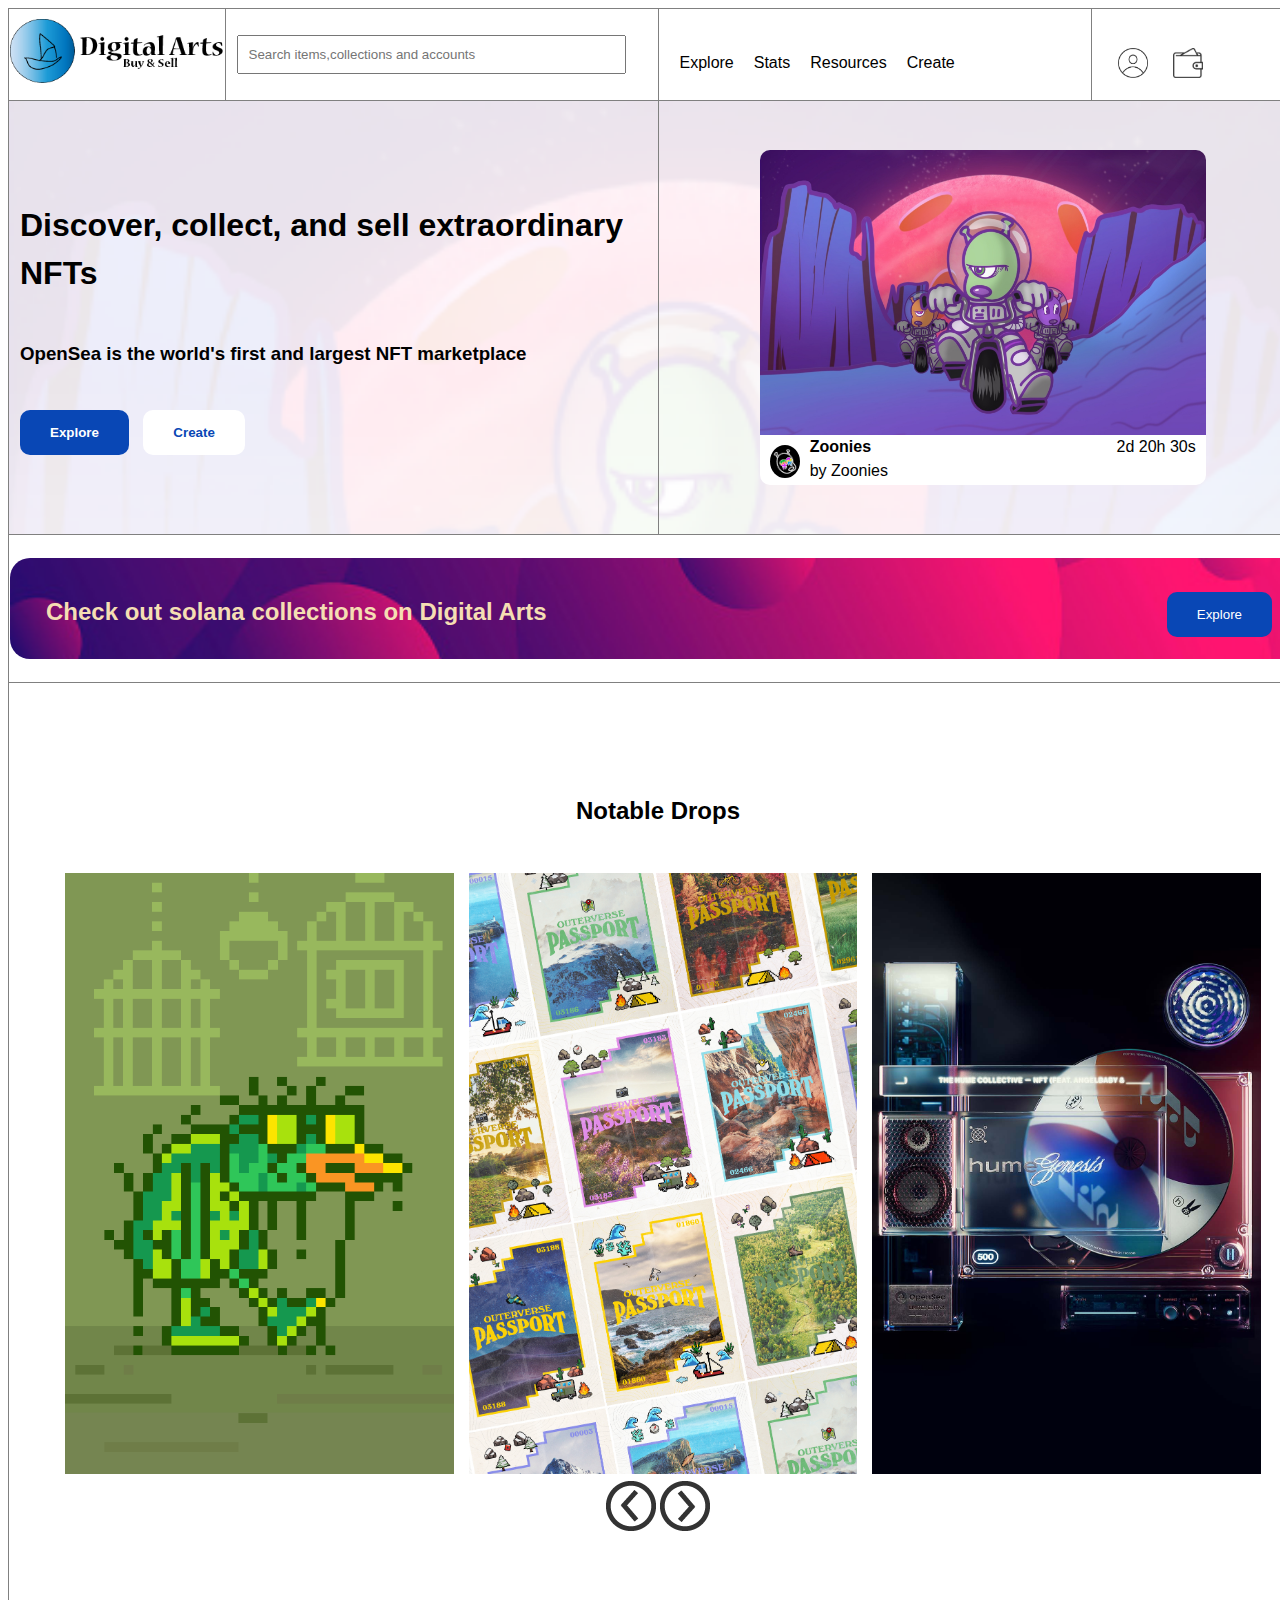
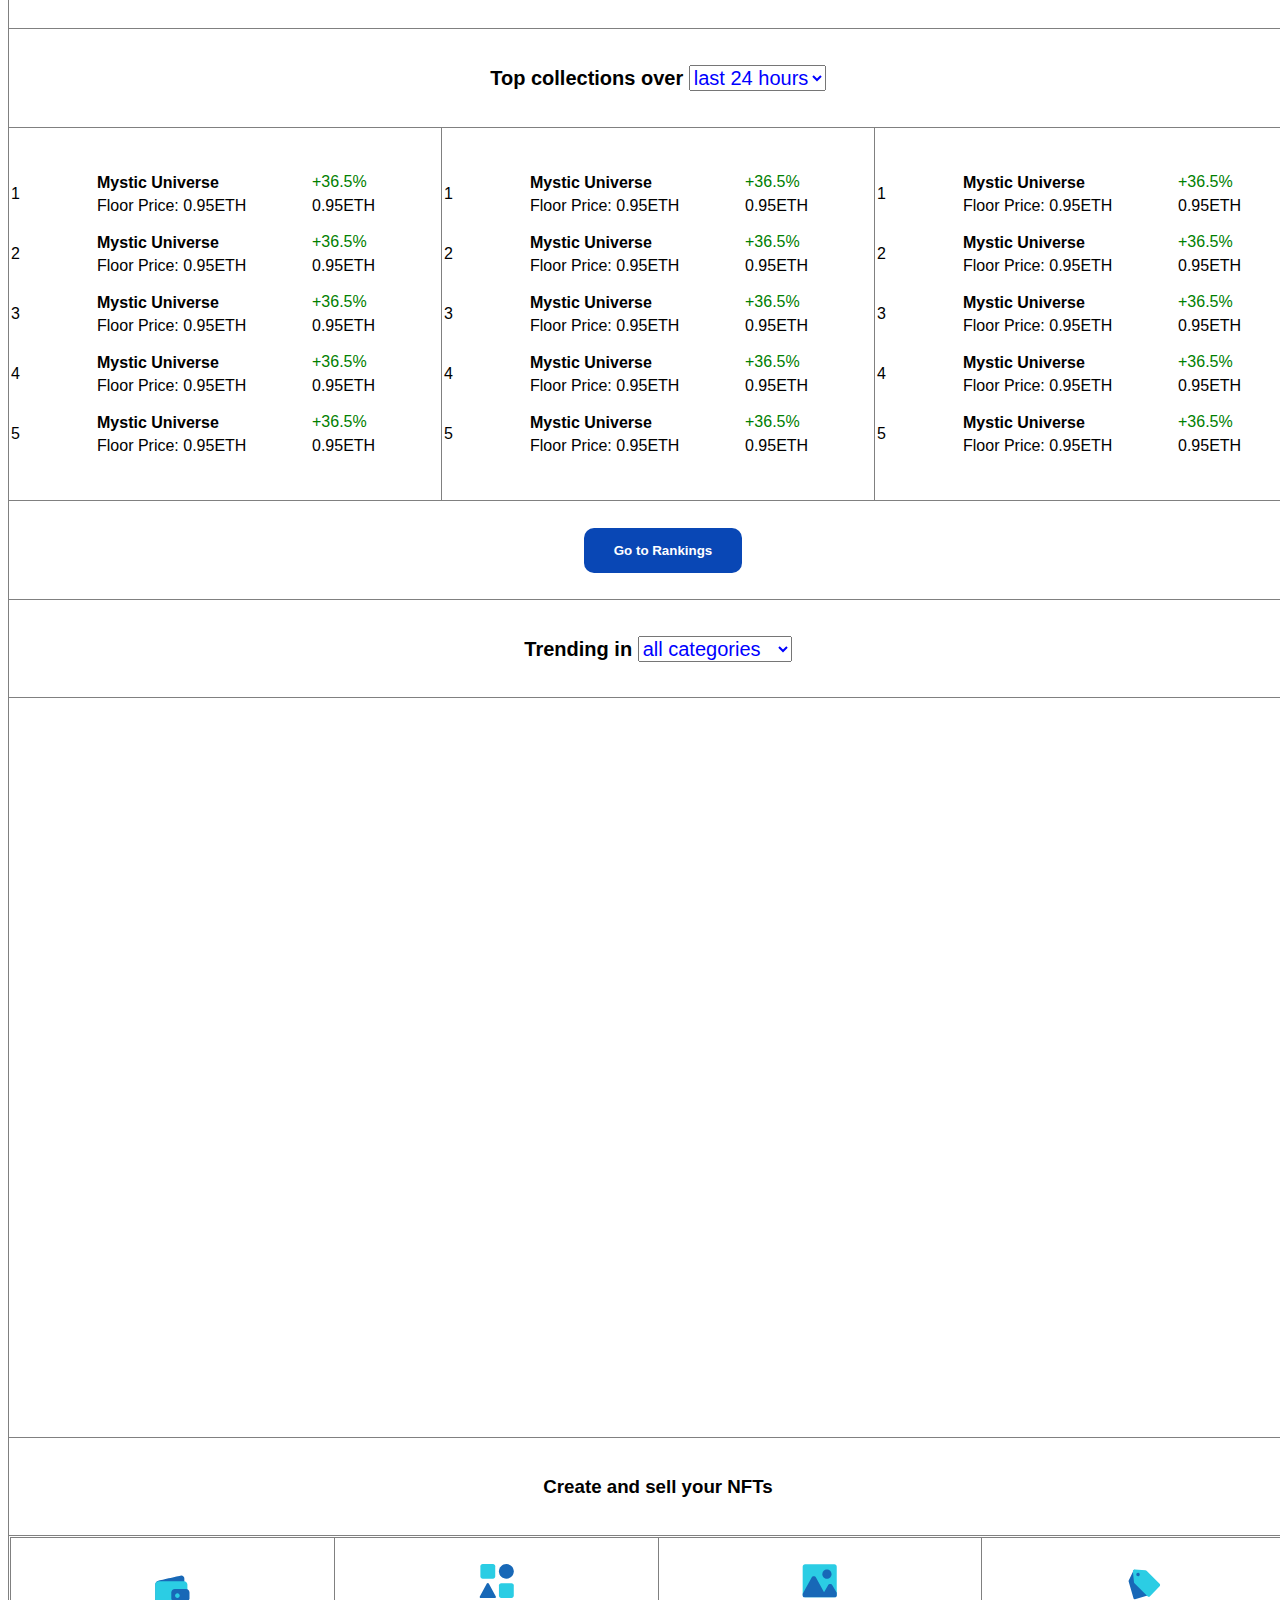
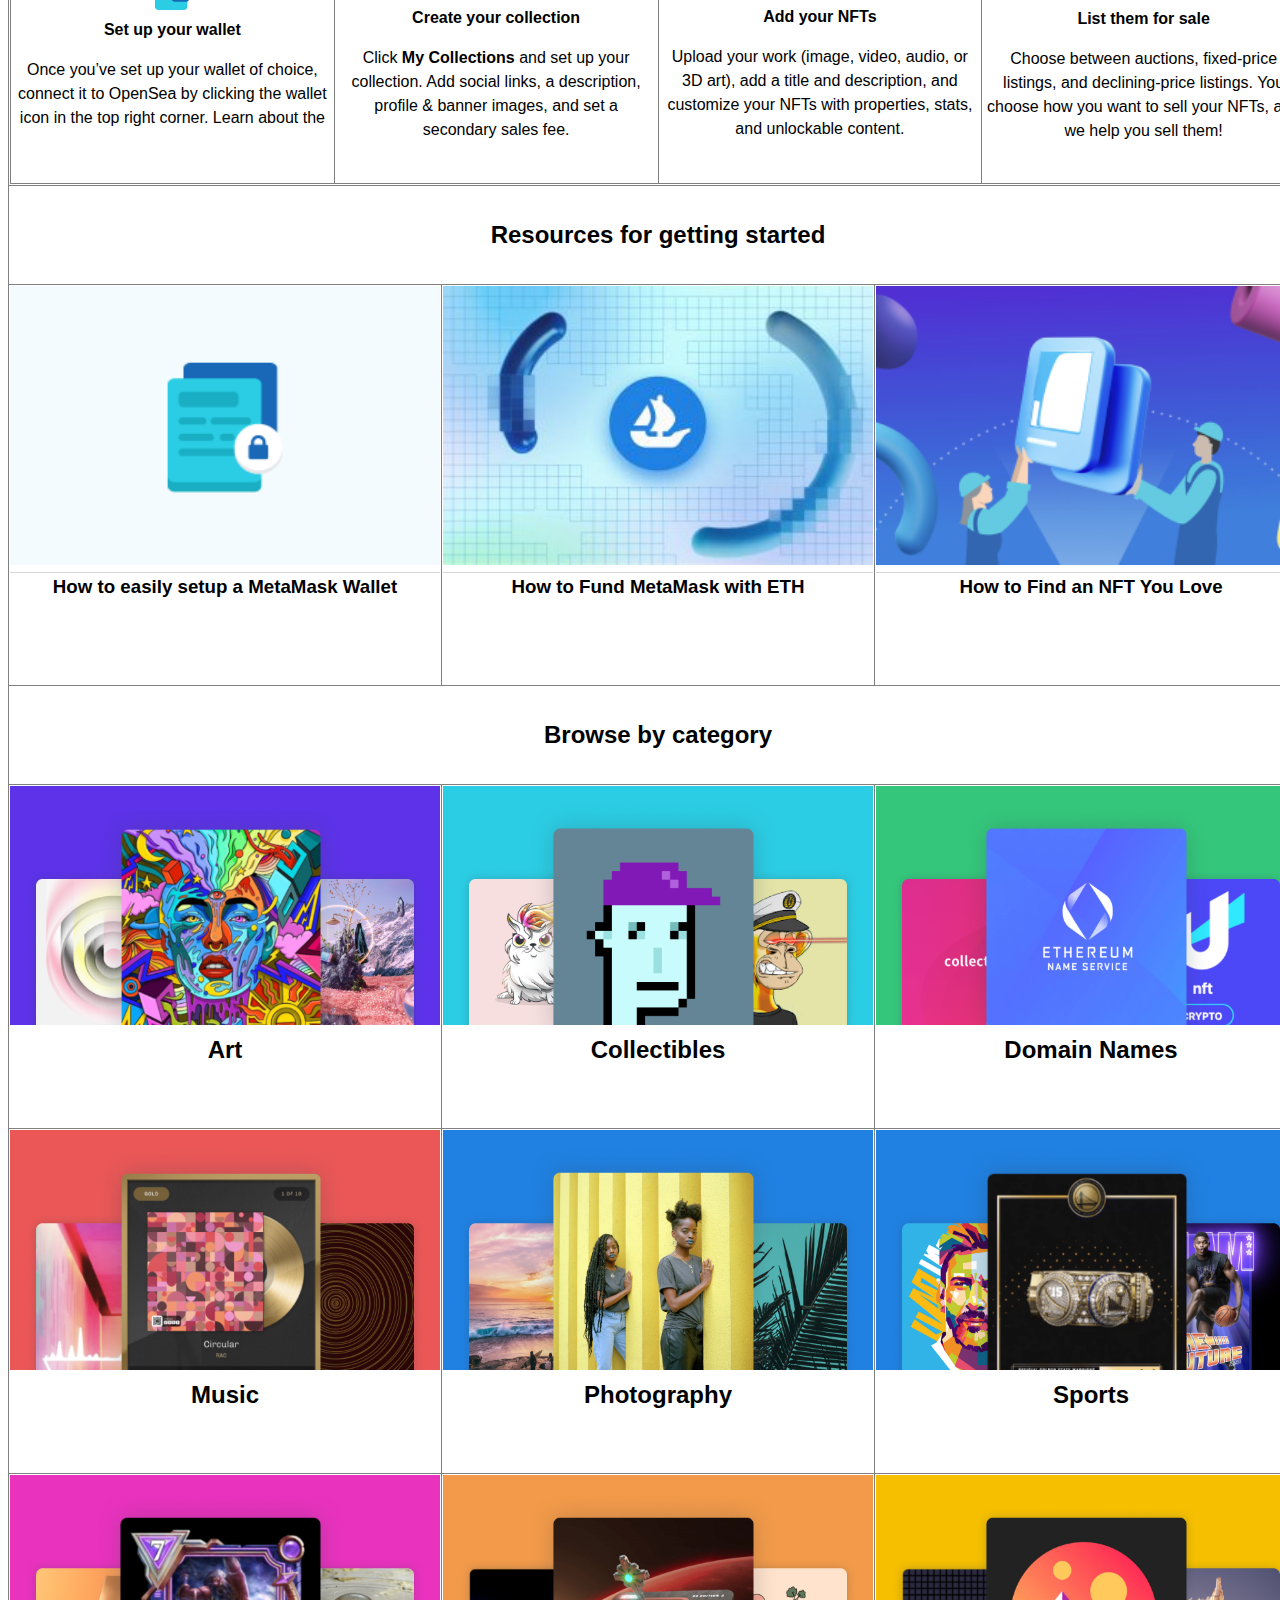
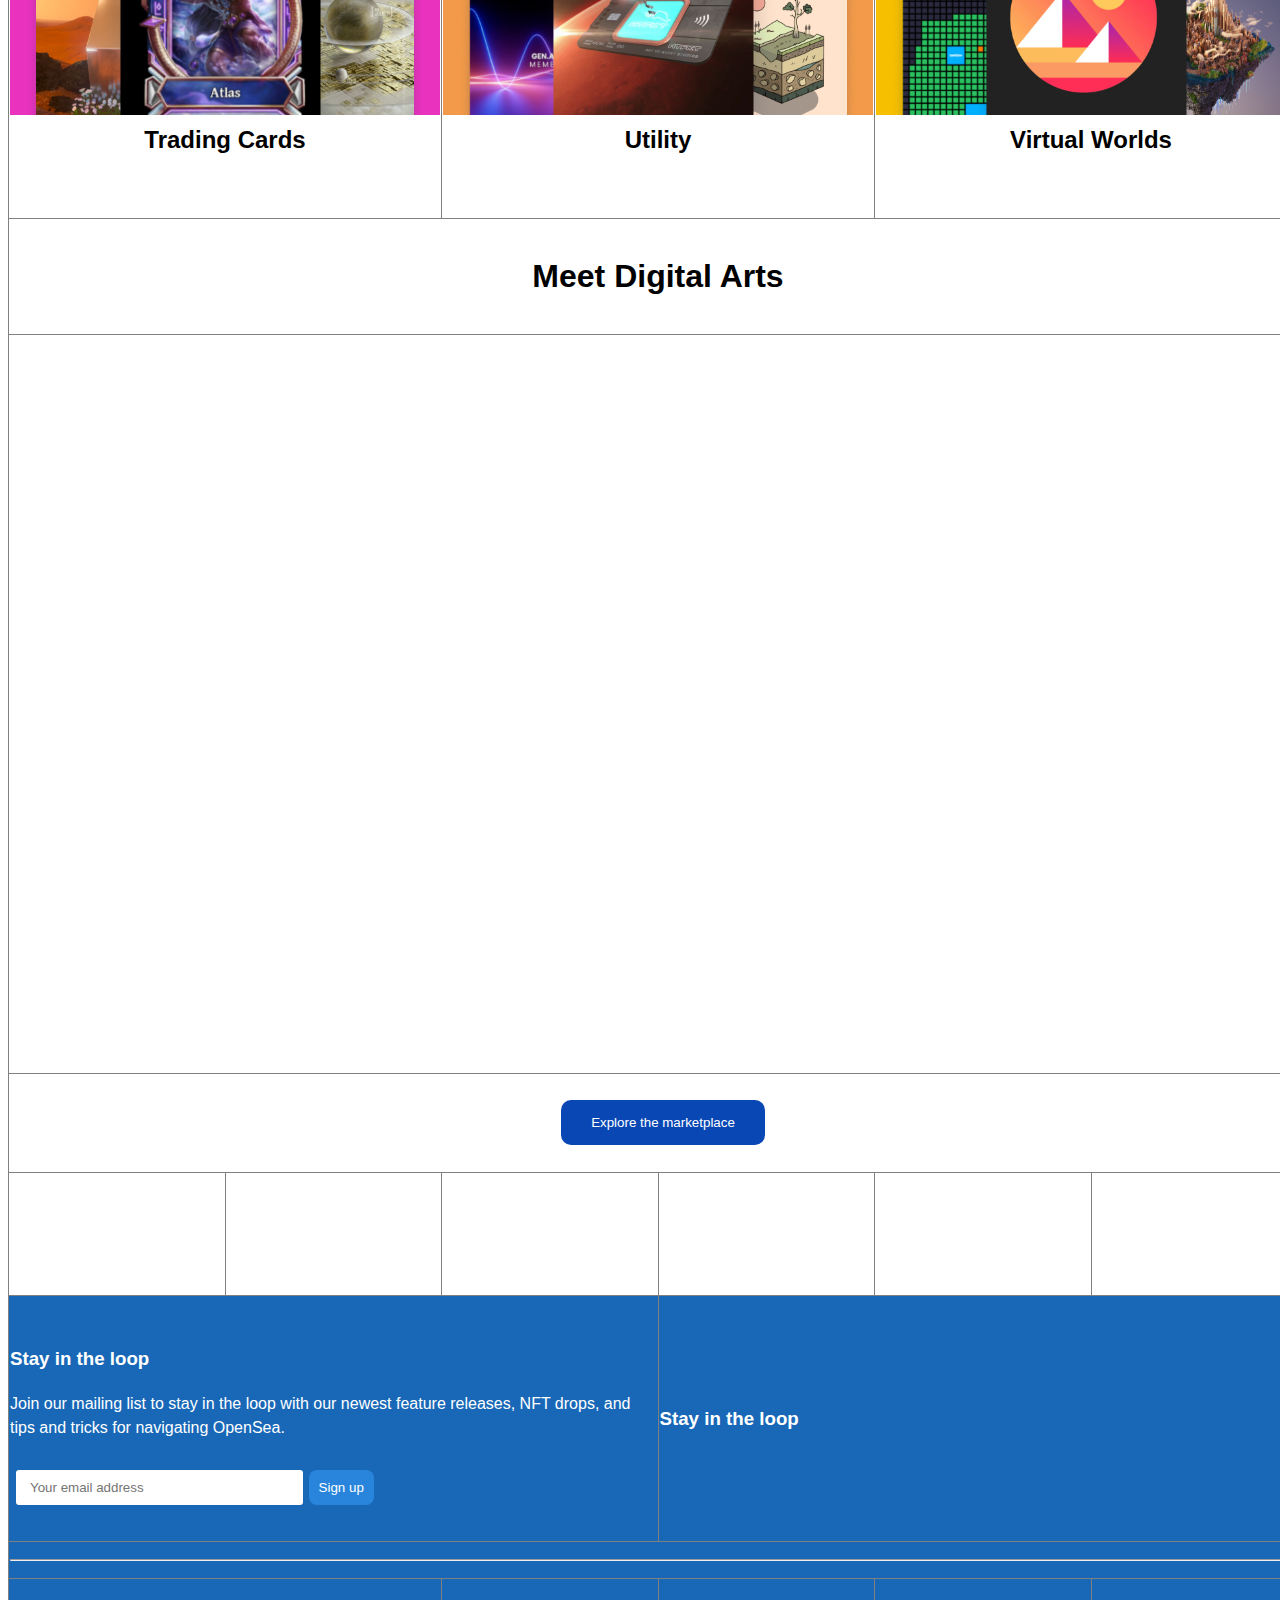
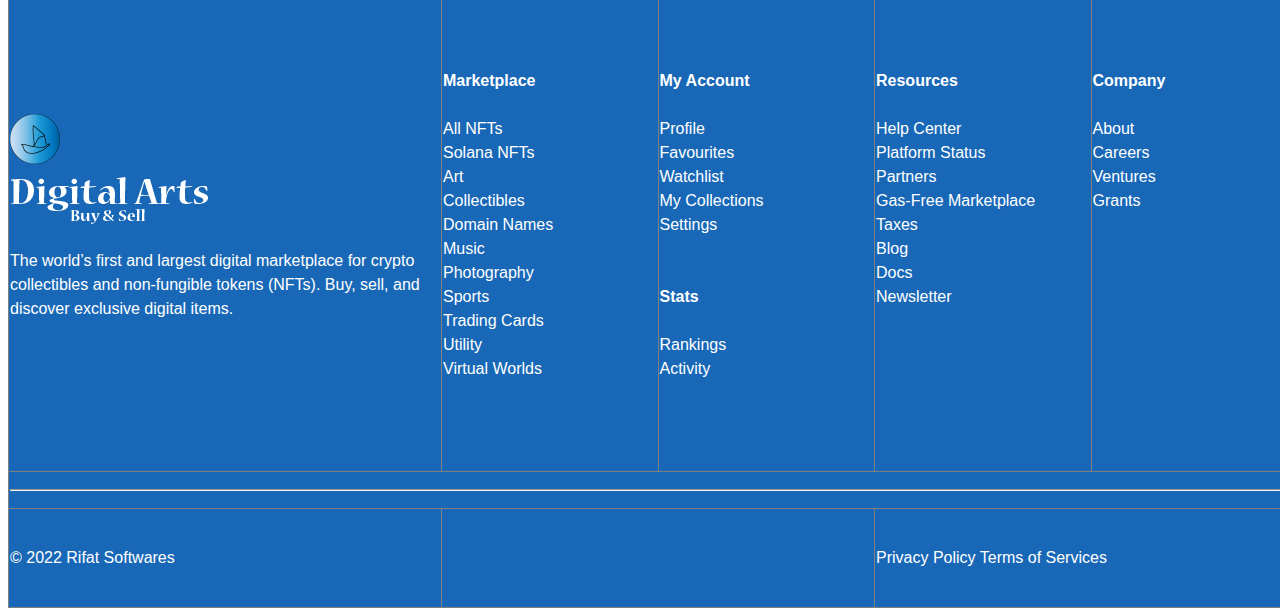
==== commit 52140df5: "c" ====
--- a/index.html
+++ b/index.html
@@ -1160,32 +1160,125 @@
         <td width="16.67%"></td>
         <td width="16.67%"></td>
       </tr>
-      <tr height="150px">
-        <td colspan="3"></td>
-        <td colspan="3"></td>
-      </tr>
-      <tr height="100px">
-        <td colspan="3"></td>
-        <td colspan="3"></td>
-      </tr>
-      <tr height="30px">
-        <td colspan="6"></td>
-      </tr>
-      <tr height="400px">
+      <tr height="200px" style="background: rgb(24, 104, 183); color: white">
+        <td colspan="3">
+          <h3>Stay in the loop</h3>
+
+          <p style="padding: 0; margin: 0">
+            Join our mailing list to stay in the loop with our newest feature
+            releases, NFT drops, and tips and tricks for navigating OpenSea.
+          </p>
+          <br />
+          <form action="" method="post">
+            <input
+              type="email"
+              style="
+                padding: 10px 14px;
+                border-radius: 3px;
+                border: none;
+                margin: 6px;
+                width: 40%;
+              "
+              placeholder="Your email address"
+              name="email"
+              id=""
+            /><input
+              type="submit"
+              style="
+                padding: 10px;
+                border-radius: 8px;
+                border: none;
+                background: #2985db;
+                color: white;
+                cursor: pointer;
+              "
+              value="Sign up"
+            />
+          </form>
+        </td>
+        <td colspan="3">
+          <h3 style="padding: 0; margin: 0">Stay in the loop</h3>
+        </td>
+      </tr>
+
+      <tr height="30px" style="background: rgb(24, 104, 183)">
+        <td colspan="6">
+          <hr style="width: 100%" />
+        </td>
+      </tr>
+      <tr height="400px" style="background: rgb(24, 104, 183); color: white">
+        <td colspan="2">
+          <img
+            src="includes/images/logofooter.png"
+            style="width: 50px; height: 50px"
+            alt=""
+          />
+          <br />
+          <a href=""><img src="includes/images/footerlogo2.png" alt="" /></a
+          ><br />
+          <p>
+            The world’s first and largest digital marketplace for crypto
+            collectibles and non-fungible tokens (NFTs). Buy, sell, and discover
+            exclusive digital items.
+          </p>
+        </td>
+        <td>
+          <b>Marketplace</b><br /><br />
+          <a href="">All NFTs</a><br />
+          <a href="">Solana NFTs</a><br />
+          <a href="">Art</a><br />
+          <a href="">Collectibles</a><br />
+          <a href="">Domain Names</a><br />
+          <a href="">Music</a><br />
+          <a href="">Photography</a><br />
+          <a href="">Sports</a><br />
+          <a href="">Trading Cards</a><br />
+          <a href="">Utility</a><br />
+          <a href="">Virtual Worlds</a><br />
+        </td>
+        <td>
+          <b>My Account</b><br /><br />
+          <a href="">Profile</a><br />
+          <a href="">Favourites</a><br />
+          <a href="">Watchlist</a><br />
+          <a href="">My Collections</a><br />
+          <a href="">Settings</a><br /><br /><br />
+          <b>Stats</b><br /><br />
+          <a href="">Rankings</a><br />
+          <a href="">Activity</a><br />
+        </td>
+        <td>
+          <b>Resources</b><br /><br />
+          <a href="">Help Center</a><br />
+          <a href="">Platform Status</a><br />
+          <a href="">Partners</a><br />
+          <a href="">Gas-Free Marketplace</a><br />
+          <a href="">Taxes</a><br />
+          <a href="">Blog</a><br />
+          <a href="">Docs</a><br />
+          <a href="">Newsletter</a><br /><br /><br /><br />
+        </td>
+        <td>
+          <b>Company</b><br /><br />
+          <a href="">About</a><br />
+          <a href="">Careers</a><br />
+          <a href="">Ventures</a><br />
+          <a href="">Grants</a><br /><br /><br /><br /><br /><br /><br /><br />
+        </td>
+      </tr>
+      <tr height="30px" style="background: rgb(24, 104, 183)">
+        <td colspan="6">
+          <hr style="width: 100%" />
+        </td>
+      </tr>
+
+      <tr height="80px" style="background: rgb(24, 104, 183); color: white">
+        <td colspan="2">© 2022 Rifat Softwares</td>
         <td colspan="2"></td>
-        <td></td>
-        <td></td>
-        <td></td>
-        <td></td>
-      </tr>
-      <tr height="30px">
-        <td colspan="6"></td>
-      </tr>
-
-      <tr height="80px">
-        <td colspan="2"></td>
-        <td colspan="2"></td>
-        <td colspan="2"></td>
+        <td colspan="2">
+          <a href="">Privacy Policy</a>
+          <a href="">Terms of Services</a>
+        </td>
       </tr>
     </table>
   </body>
--- a/includes/css/main.css
+++ b/includes/css/main.css
@@ -55,6 +55,10 @@
 }
 .subul2 {
   margin-top: 31px;
+}
+a {
+  text-decoration: none;
+  color: inherit;
 }
 .btn1 {
   padding: 15px 30px;
@@ -170,7 +174,7 @@
   transform: translateX(12px);
 }
 
-/* Rounded sliders */
+
 .slider.round {
   border-radius: 34px;
 }
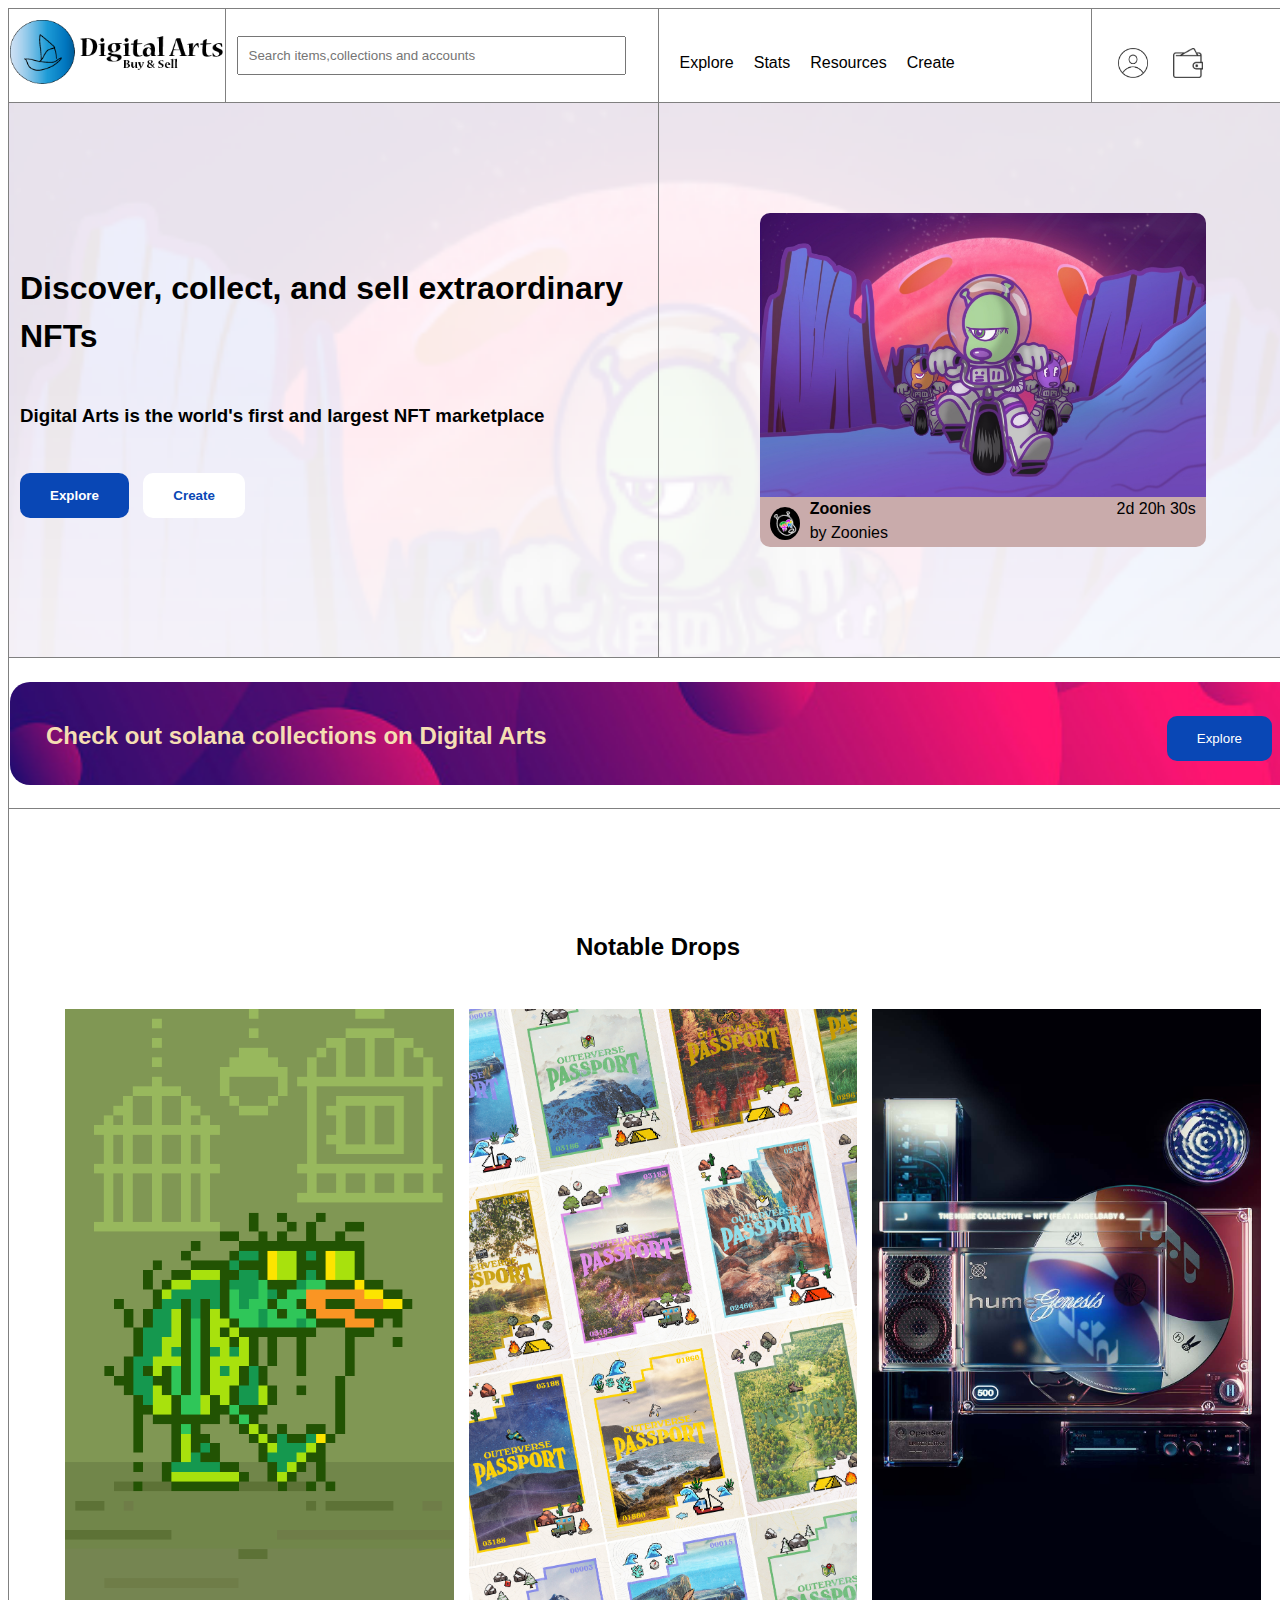
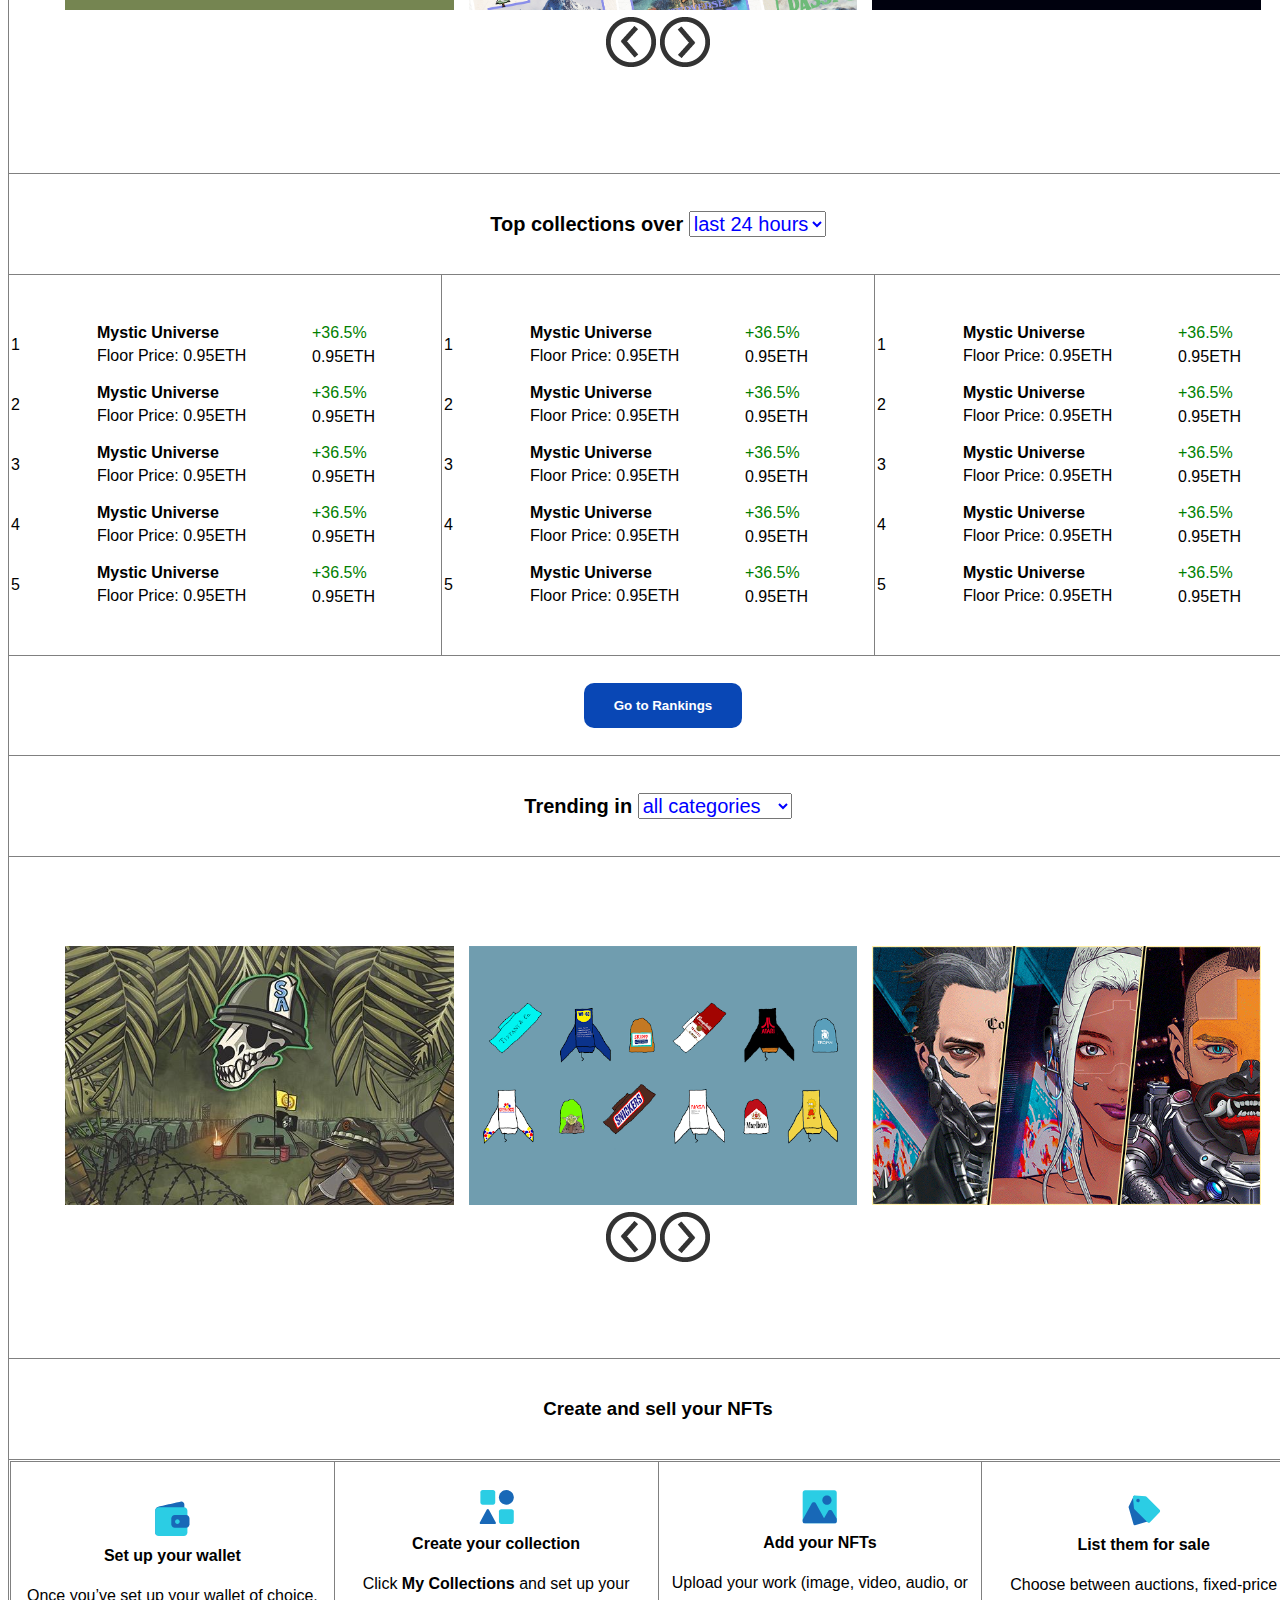
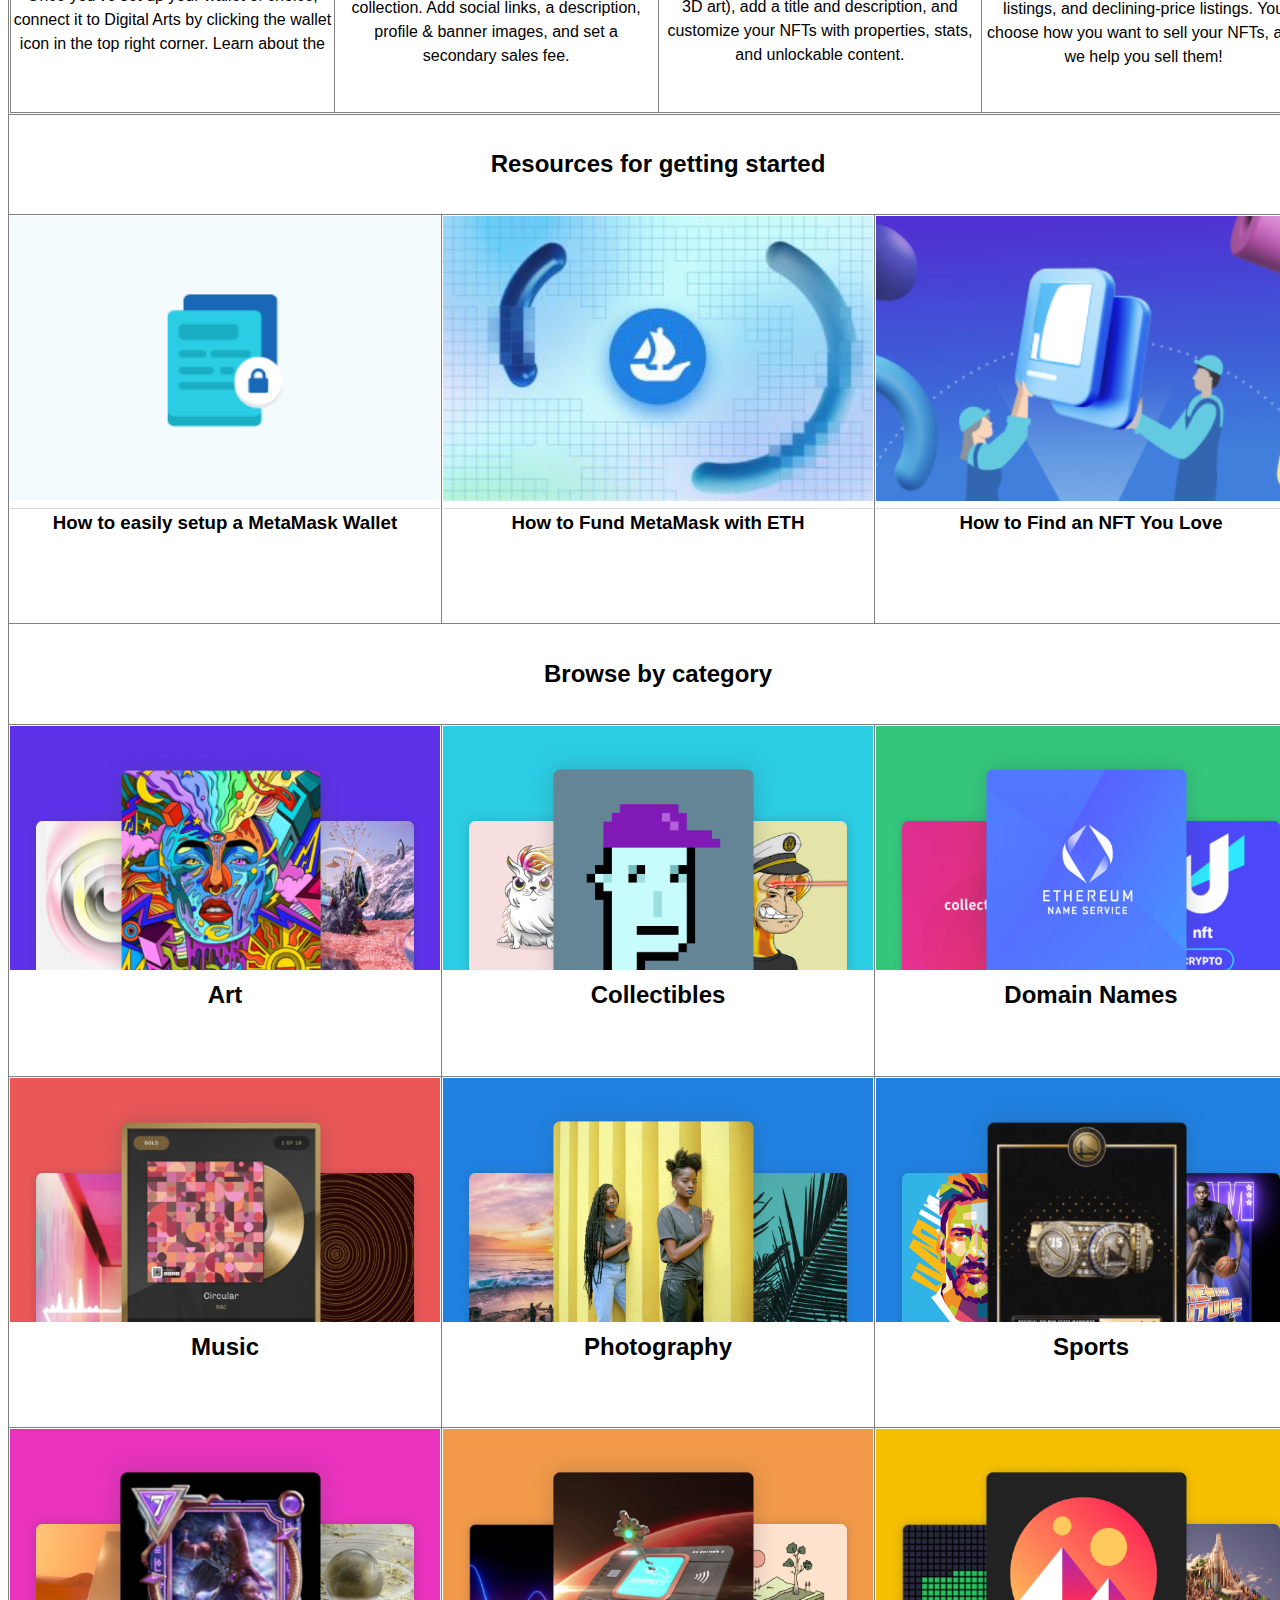
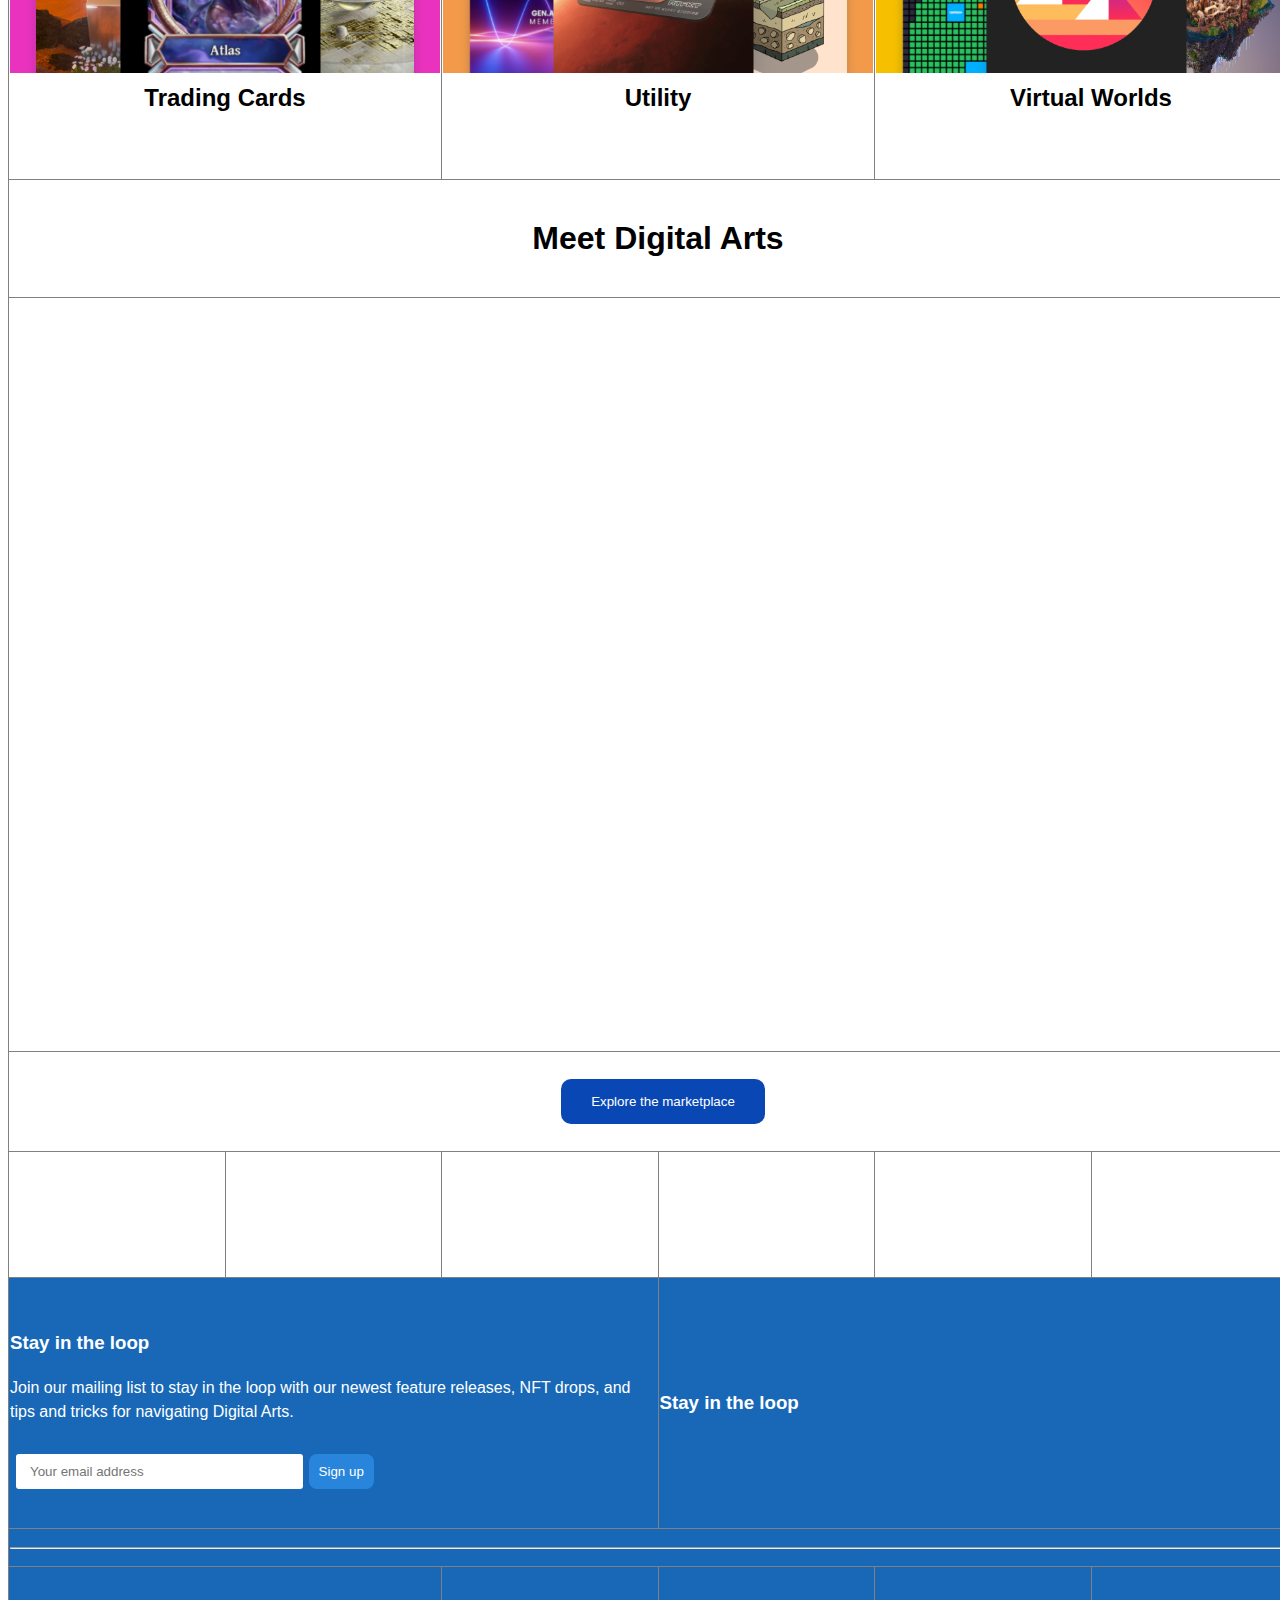
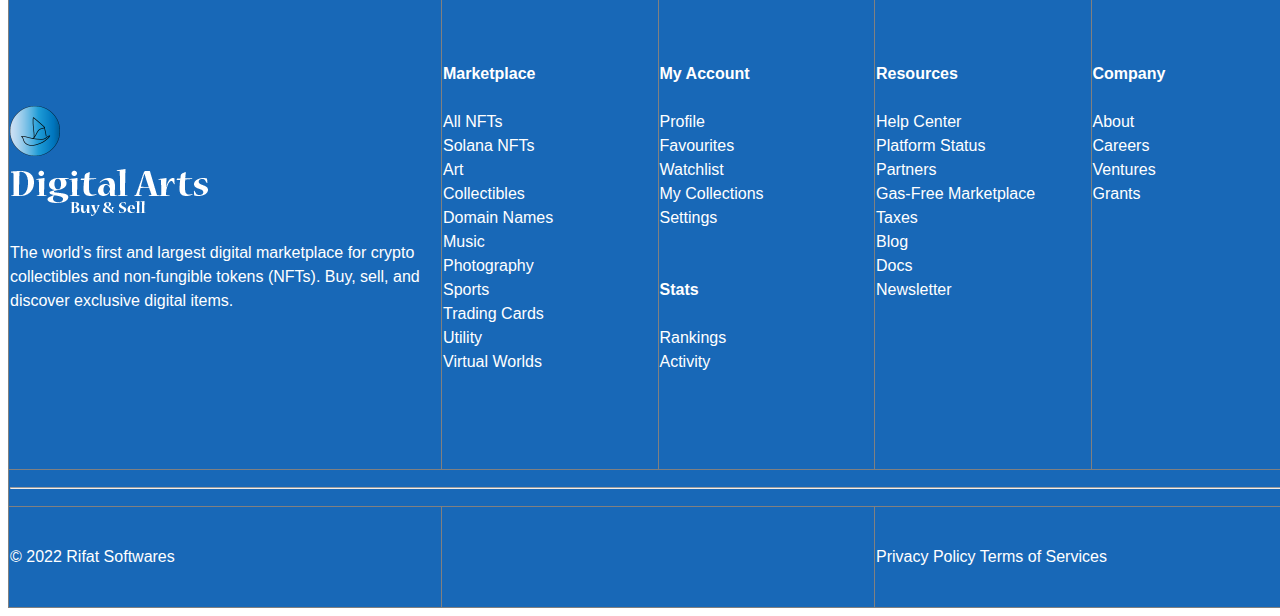
==== commit da0269c7: "c" ====
--- a/index.html
+++ b/index.html
@@ -175,14 +175,14 @@
           <img src="includes/images/wallet.png" alt="" /> -->
         </td>
       </tr>
-      <tr height="352px" class="tr1">
+      <tr height="442px" class="tr1">
         <td colspan="3">
           <h1 style="margin-bottom: 0px; padding-left: 10px">
             Discover, collect, and sell extraordinary NFTs
           </h1>
           <br />
           <h3 style="padding-left: 10px">
-            OpenSea is the world's first and largest NFT marketplace
+            Digital Arts is the world's first and largest NFT marketplace
           </h3>
           <br />
           <a href=""
@@ -764,8 +764,16 @@
         </td>
       </tr>
 
-      <tr height="600px">
-        <td colspan="6"></td>
+      <tr height="400px">
+        <td colspan="6" style="text-align: center">
+          <div id="slider">
+            <img src="includes/images/sliderimg25.jpg" alt="" />
+            <img src="includes/images/sliderimg27.png" alt="" />
+            <img src="includes/images/sliderimg24.gif" alt="" />
+          </div>
+          <img src="includes/images/left.png" alt="" />
+          <img src="includes/images/right.png" alt="" />
+        </td>
       </tr>
       <tr height="80px">
         <td colspan="6" style="text-align: center">
@@ -795,8 +803,8 @@
                 <b>Set up your wallet</b><br />
                 <p>
                   Once you’ve set up your wallet of choice, connect it to
-                  OpenSea by clicking the wallet icon in the top right corner.
-                  Learn about the
+                  Digital Arts by clicking the wallet icon in the top right
+                  corner. Learn about the
                 </p>
               </td>
               <td>
@@ -1166,7 +1174,8 @@
 
           <p style="padding: 0; margin: 0">
             Join our mailing list to stay in the loop with our newest feature
-            releases, NFT drops, and tips and tricks for navigating OpenSea.
+            releases, NFT drops, and tips and tricks for navigating Digital
+            Arts.
           </p>
           <br />
           <form action="" method="post">
--- a/includes/css/main.css
+++ b/includes/css/main.css
@@ -89,7 +89,7 @@
   border-radius: 10px 10px 0px 0px;
 }
 .card1div {
-  background: white;
+  background: #c9abab;
   width: 100%;
   height: 50px;
   float: left;
@@ -174,7 +174,6 @@
   transform: translateX(12px);
 }
 
-
 .slider.round {
   border-radius: 34px;
 }
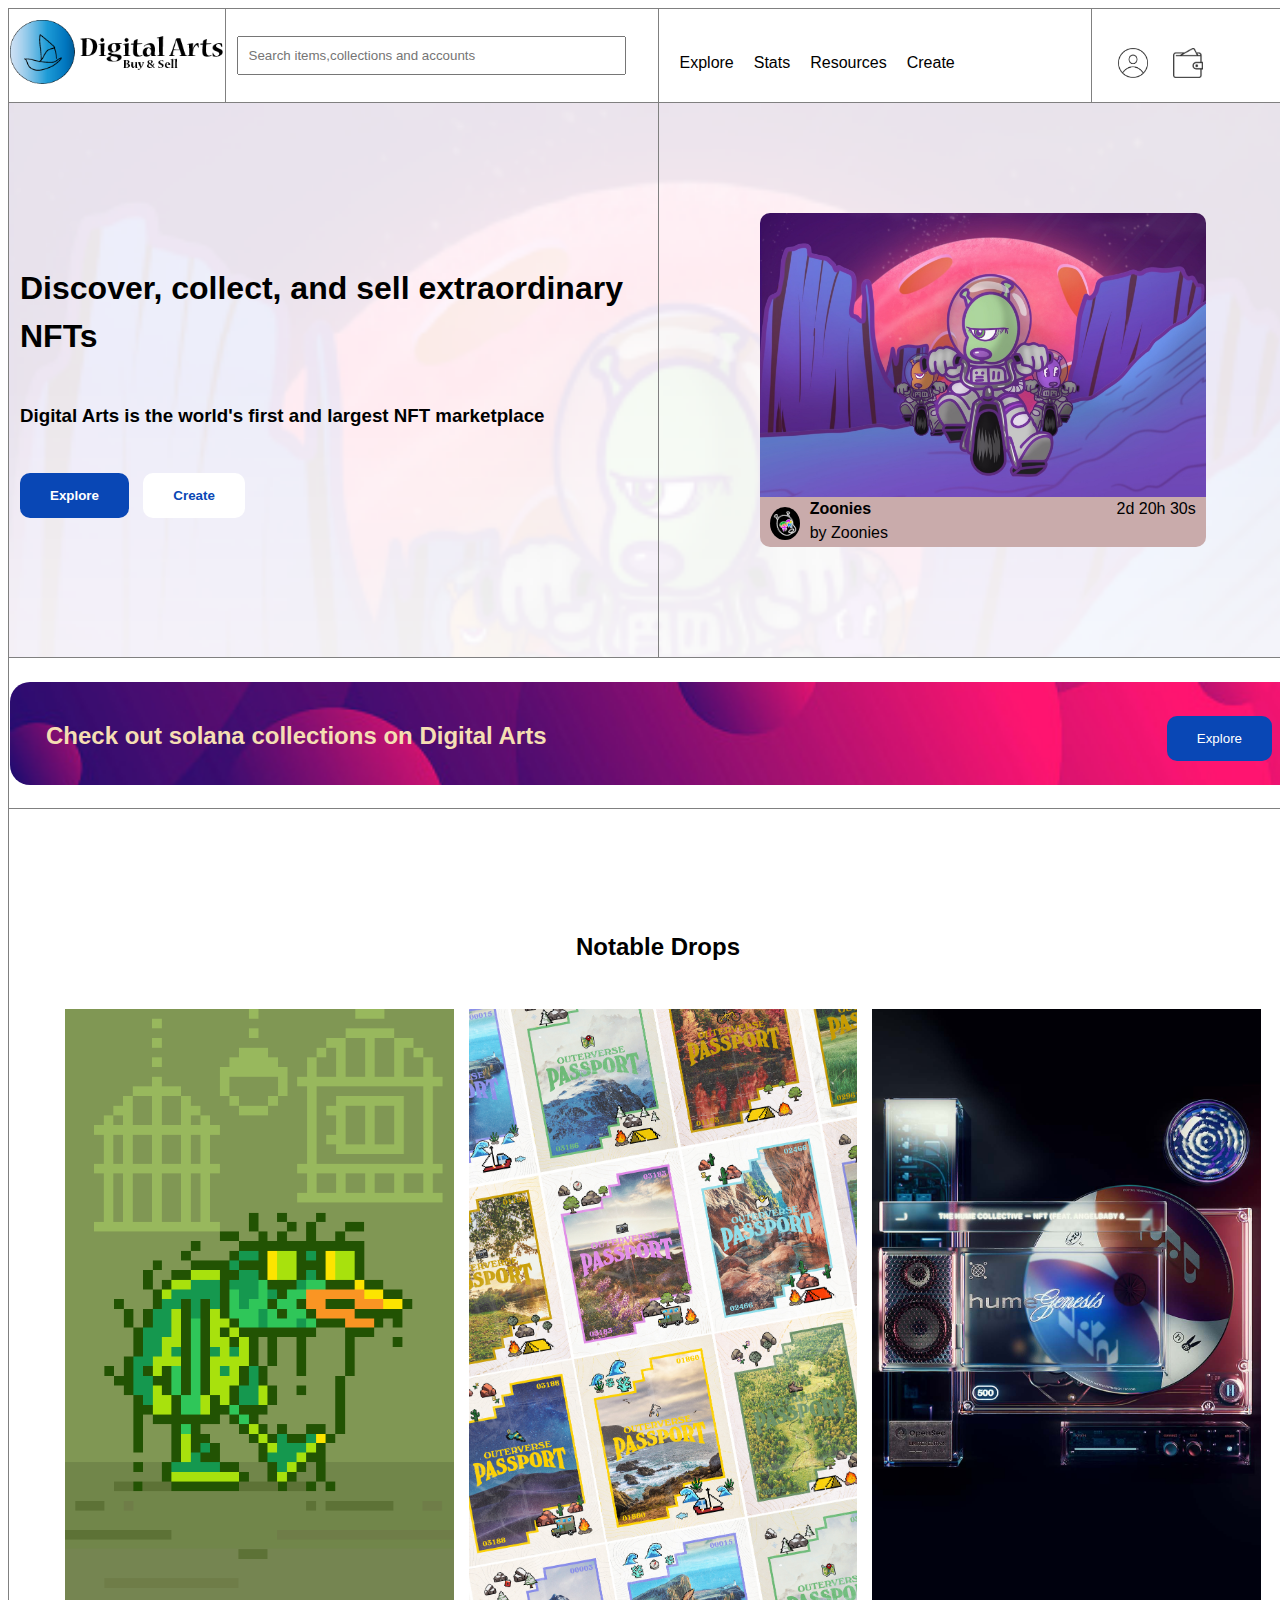
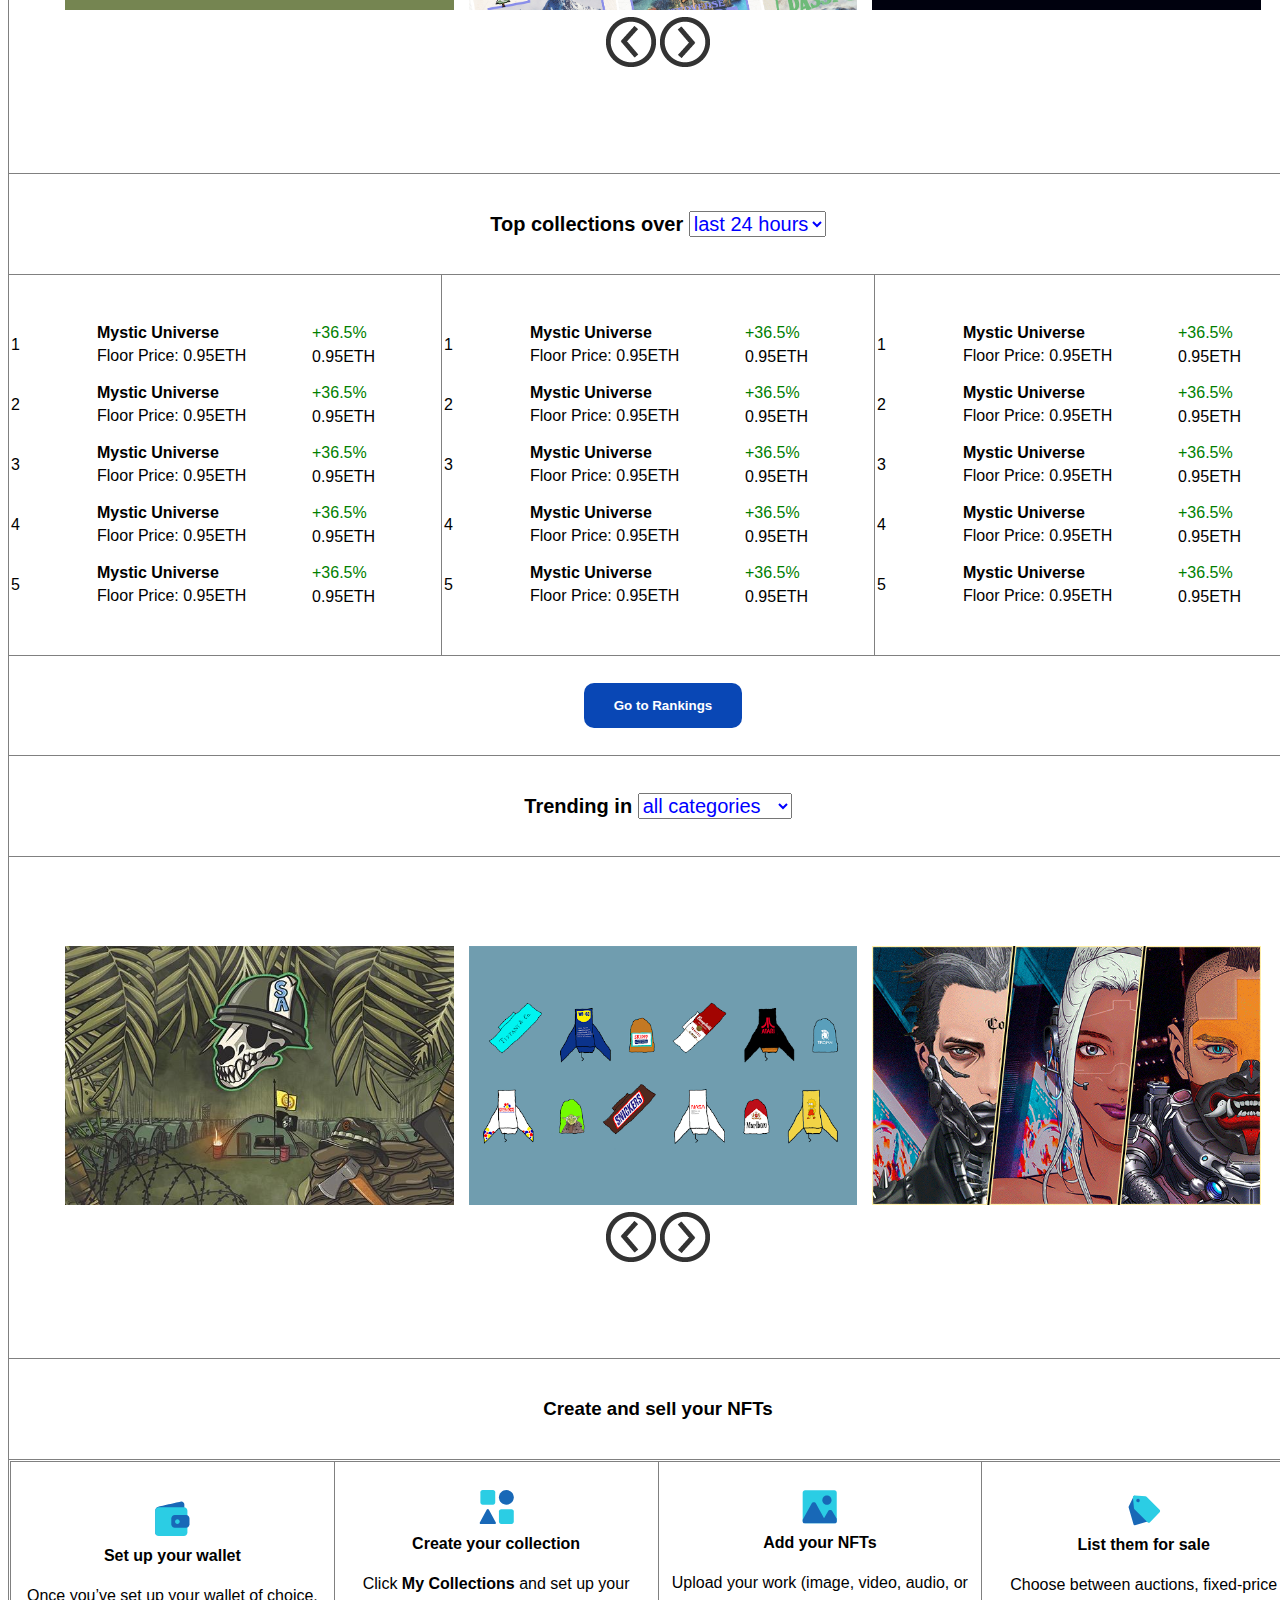
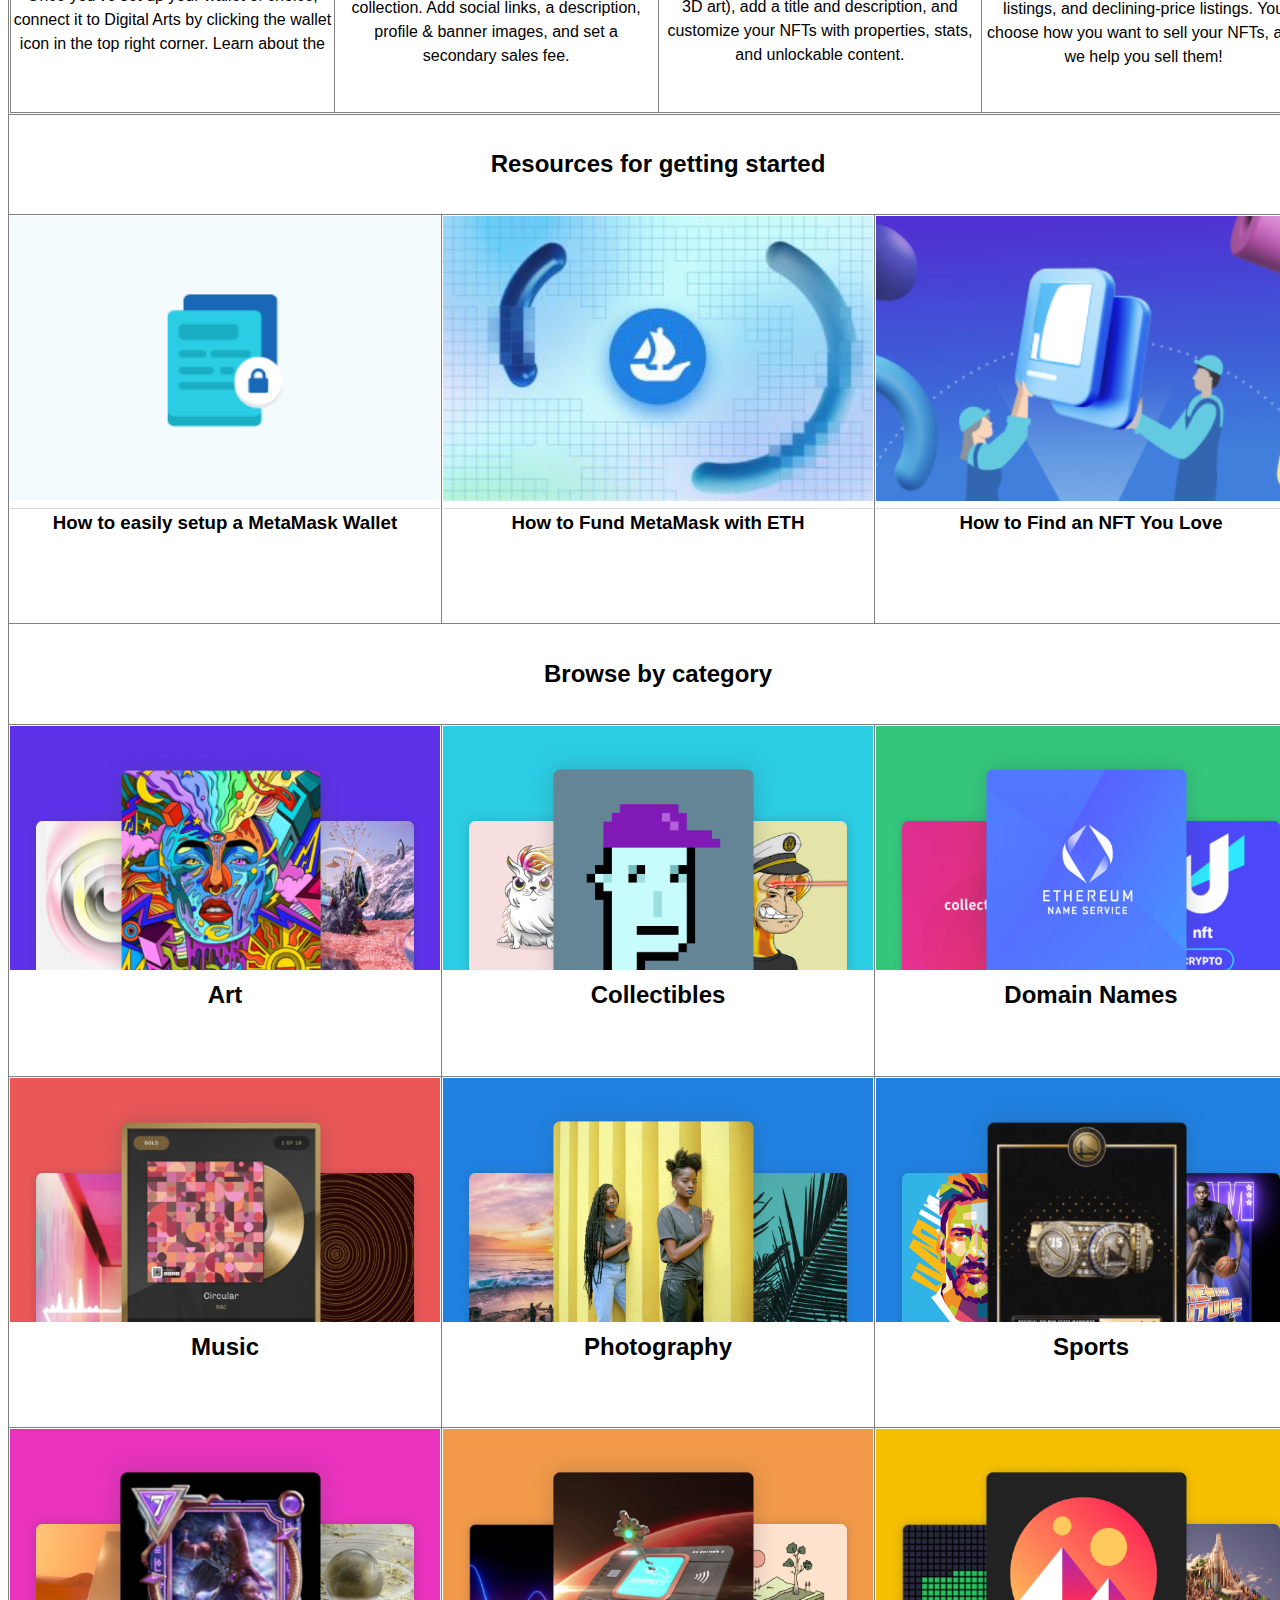
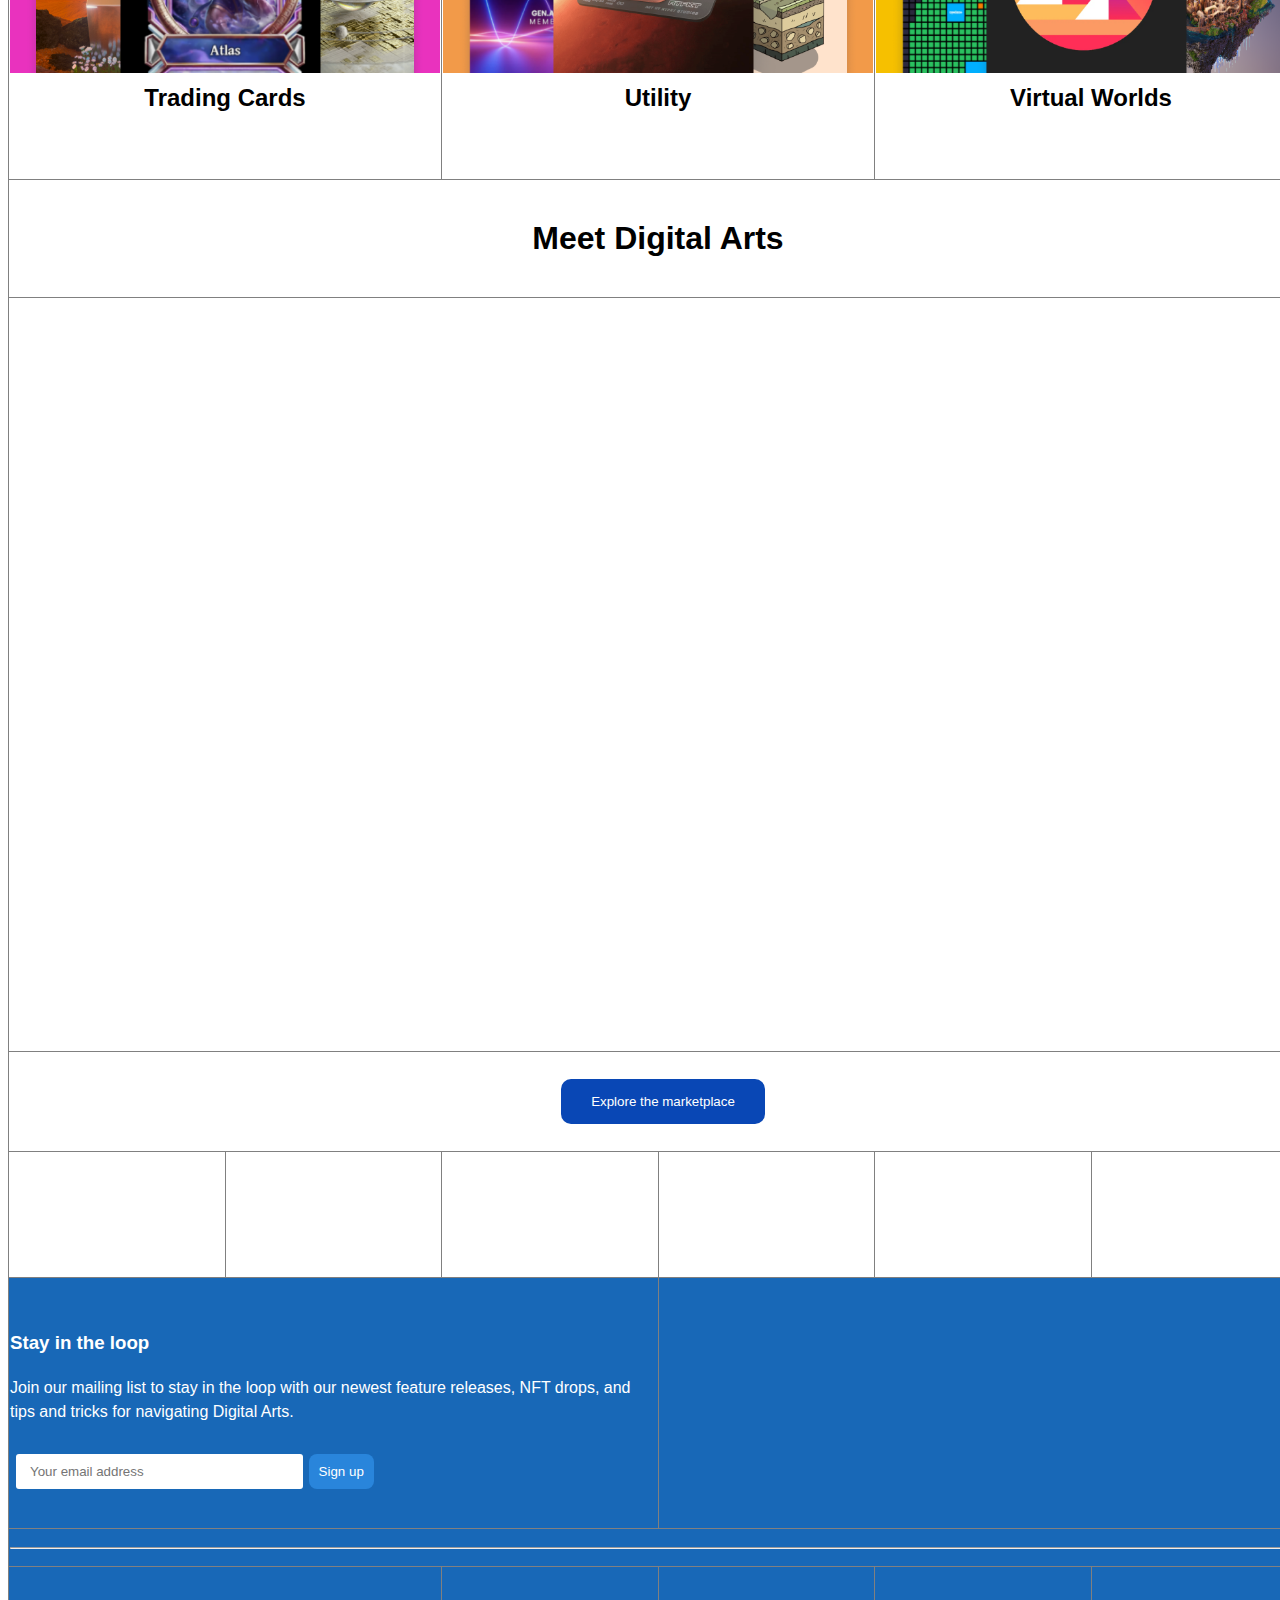
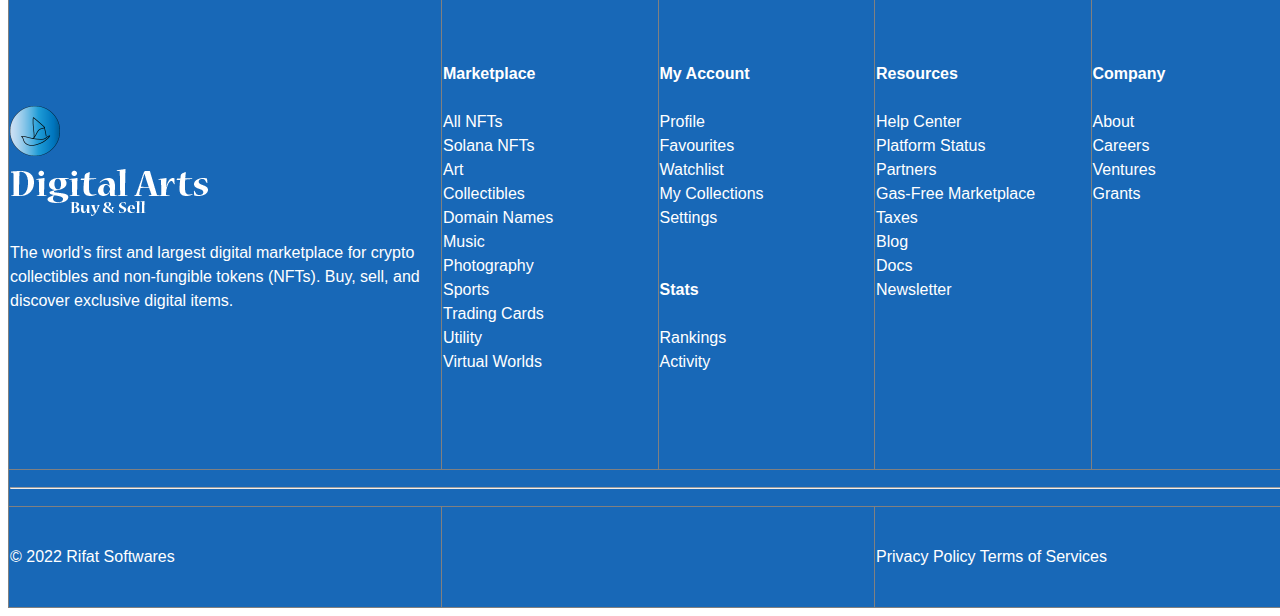
==== commit 41f01949: "c" ====
--- a/index.html
+++ b/index.html
@@ -45,10 +45,10 @@
           <nav>
             <ul>
               <li class="li1">
-                Explore
+                <a href="explore-collections.html">Explore</a>
                 <ul class="subul1" id="subul1">
                   <li>
-                    <a href=""
+                    <a href="assets.html"
                       ><img src="includes/images/icon.png" alt="" /> All NFTs</a
                     >
                   </li>
@@ -81,7 +81,7 @@
               <li class="li1">
                 Stats
                 <ul class="subul1" id="subul1">
-                  <li><a href=""> Rankings</a></li>
+                  <li><a href="rankings.html"> Rankings</a></li>
                   <li><a href=""> Activity</a></li>
                 </ul>
               </li>
@@ -145,6 +145,16 @@
                       <span class="slider round"></span>
                     </label>
                   </li>
+                  <li>
+                    <a href="login.html"
+                      ><img src="includes/images/icon.png" alt="" /> Login</a
+                    >
+                  </li>
+                  <li>
+                    <a href=""
+                      ><img src="includes/images/icon.png" alt="" /> Logout</a
+                    >
+                  </li>
                 </ul>
               </li>
 
@@ -185,7 +195,7 @@
             Digital Arts is the world's first and largest NFT marketplace
           </h3>
           <br />
-          <a href=""
+          <a href="explore-collections.html"
             ><button class="btn1"><b>Explore</b></button></a
           >
           <a href=""
@@ -740,7 +750,9 @@
       </tr>
       <tr height="80px">
         <td colspan="6" style="text-align: center; font-size: 20px">
-          <button class="btn1"><b>Go to Rankings</b></button>
+          <a href="rankings.html"
+            ><button class="btn1"><b>Go to Rankings</b></button></a
+          >
         </td>
       </tr>
       <tr height="80px">
@@ -1157,7 +1169,9 @@
       </tr>
       <tr height="80px">
         <td colspan="6" style="text-align: center">
-          <button class="btn1">Explore the marketplace</button>
+          <a href="explore-collections.html"
+            ><button class="btn1">Explore the marketplace</button></a
+          >
         </td>
       </tr>
       <tr height="100px">
@@ -1206,7 +1220,7 @@
           </form>
         </td>
         <td colspan="3">
-          <h3 style="padding: 0; margin: 0">Stay in the loop</h3>
+          <h3 style="padding: 0; margin: 0"></h3>
         </td>
       </tr>
 
@@ -1233,7 +1247,7 @@
         </td>
         <td>
           <b>Marketplace</b><br /><br />
-          <a href="">All NFTs</a><br />
+          <a href="assets.html">All NFTs</a><br />
           <a href="">Solana NFTs</a><br />
           <a href="">Art</a><br />
           <a href="">Collectibles</a><br />
@@ -1253,7 +1267,7 @@
           <a href="">My Collections</a><br />
           <a href="">Settings</a><br /><br /><br />
           <b>Stats</b><br /><br />
-          <a href="">Rankings</a><br />
+          <a href="rankings.html">Rankings</a><br />
           <a href="">Activity</a><br />
         </td>
         <td>
--- a/includes/css/main.css
+++ b/includes/css/main.css
@@ -185,3 +185,15 @@
 table {
   border-collapse: collapse;
 }
+.buynow {
+  display: none;
+}
+#assetdiv {
+  overflow: hidden;
+}
+#assetdiv:hover .buynow {
+  display: block;
+}
+#assetdiv img:hover {
+  transform: scale(1.1);
+}
